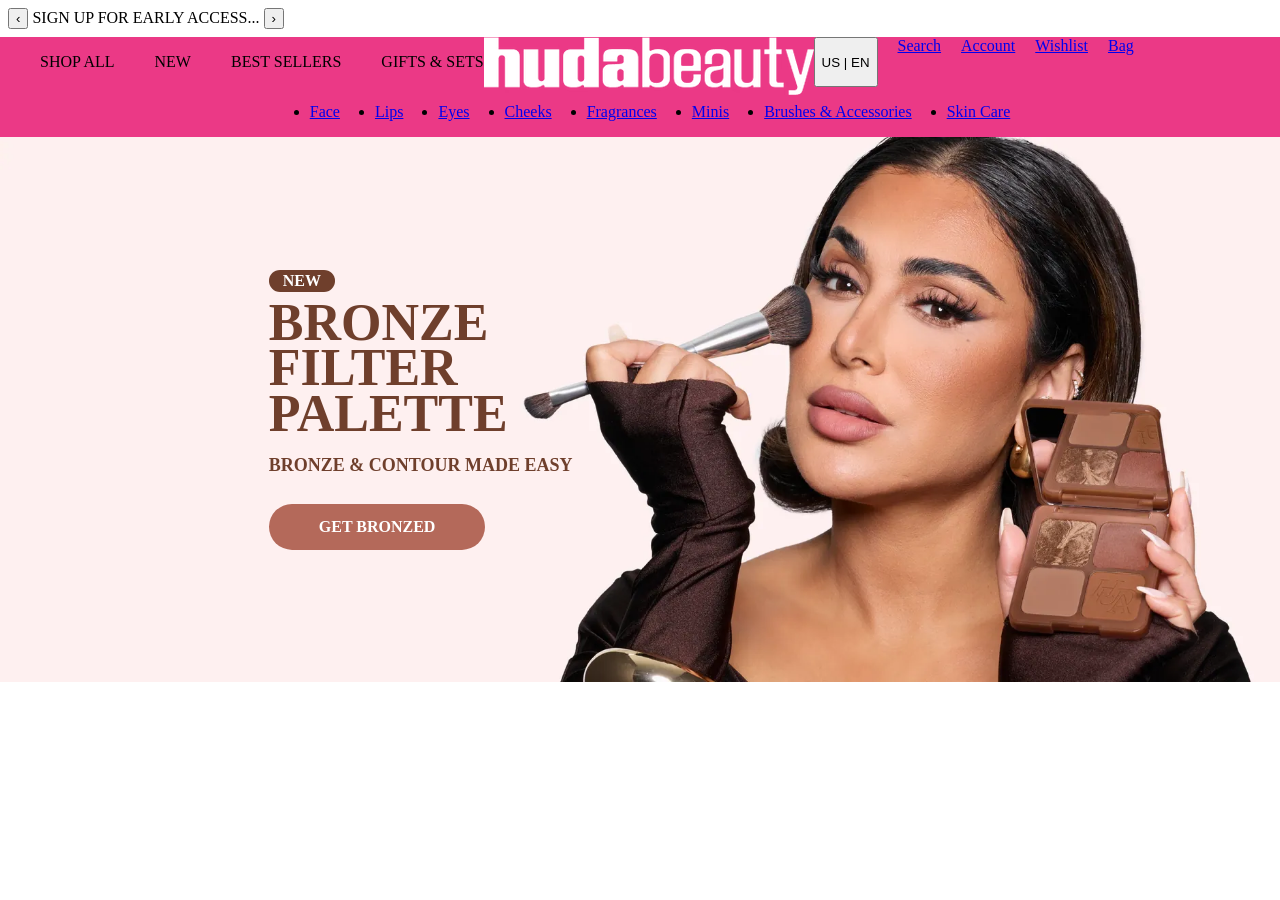
==== assignment-2/PROJECT-HudaBeauty/index.html @ 66075968 "Add files via upload" ====
<!DOCTYPE html>
<html lang="en">
<head>
    <meta charset="UTF-8">
    <meta name="viewport" content="width=device-width, initial-scale=1.0">
    <title>Huda Beauty Official Store | Makeup, Skincare & Fragnance Must-Haves</title>
    <link rel="stylesheet" href="style.css">
</head>
<body>
    <div class="announcement-bar">
        <button> ‹ </button>
        <a> SIGN UP FOR EARLY ACCESS... </a>
        <button> › </button> 
    </div>

    <header class="top-header">
        <div class="title-bar">
            <nav class="shopping-actions">
                <ul class="shop-what">
                    <li> SHOP ALL </li>
                    <li> NEW </li>
                    <li> BEST SELLERS </li>
                    <li> GIFTS & SETS </li>
                </ul>
            </nav>

             <a href="#" class="logo"><img src="LOGO.avif" alt="Huda Beauty"></a>

             <div class="options">
                <button>US | EN</button>
                <a href="#">Search</a>
                <a href="#">Account</a>
                <a href="#">Wishlist</a>
                <a href="#">Bag</a>
            </div>
        </div>

        <nav class="items">
            <ul class="items-list">
                <li><a href="#">Face</a></li>
                <li><a href="#">Lips</a></li>
                <li><a href="#">Eyes</a></li>
                <li><a href="#">Cheeks</a></li>
                <li><a href="#">Fragrances</a></li>
                <li><a href="#">Minis</a></li>
                <li><a href="#">Brushes &amp; Accessories</a></li>
                <li><a href="#">Skin Care</a></li>
            </ul>
        </nav>
    </header>

<section class="hero">
    <img class="hero-img" src="banner.webp" alt="Bronze Filter Palette">

    <div class="hero-text">
        <span class="hero-badge">NEW</span>
        <h1>Bronze Filter Palette</h1>
        <p>Bronze &amp; contour made easy</p>
        <a href="#" class="hero-btn">Get Bronzed</a>
    </div>
</section>
    
</body>
</html>
---- assignment-2/PROJECT-HudaBeauty/style.css ----
body{
    margin: 0;
  padding: 0;
}

.announcement-bar{
    padding: 8px;
}


.top-header{
    background-color: #eb3986;
    width: 100%;
  margin: 0;
  padding: 0;
}
.title-bar{
    display: flex;
}
.shop-what{
    display: flex;
      gap: 40px;            /* space between items */
  list-style: none;
}
.options{
    display: flex;
    gap: 20px;
}
.items-list{
    display:flex;
    gap: 35px;
    
}
.items{
    display: flex;
    justify-content: center; /* Centers horizontally */
    align-items: center;     /* Centers vertically (if nav has a fixed height) */
    width: 100%
}
.logo {
    height: 45px;
    display: block;
}

.hero {
    position: relative;
    height: 545px;
    background-color: #fdeeee;   /* same pink as the image edges */
    overflow: hidden;
}

.hero-img {
    display: block;
    height: 100%;      /* image fits the 545px height */
    width: auto;       /* width follows the image's proportions */
    margin: 0 auto;    /* centers it; pink fills both sides */
}

.hero-text {
    position: absolute;
    top: 50%;
    left: 21%;
    transform: translateY(-50%);
    color: #6f3f2c;
}

.hero-badge {
    display: inline-block;
    background-color: #6f3f2c;
    color: #fff;
    border-radius: 999px;
    padding: 2px 14px;
    font-size: 16px;
    font-weight: 700;
}

.hero-text h1 {
    font-size: 52px;
    line-height: 0.88;
    max-width: 300px;
    margin: 8px 0;
    text-transform: uppercase;
    font-weight: 900;
}

.hero-text p {
    font-size: 18px;
    font-weight: 700;
    text-transform: uppercase;
    margin-bottom: 28px;
}

.hero-btn {
    display: inline-block;
    background-color: #b4695a;
    color: #fff;
    text-decoration: none;
    text-transform: uppercase;
    font-weight: 700;
    border-radius: 999px;
    padding: 14px 50px;
}
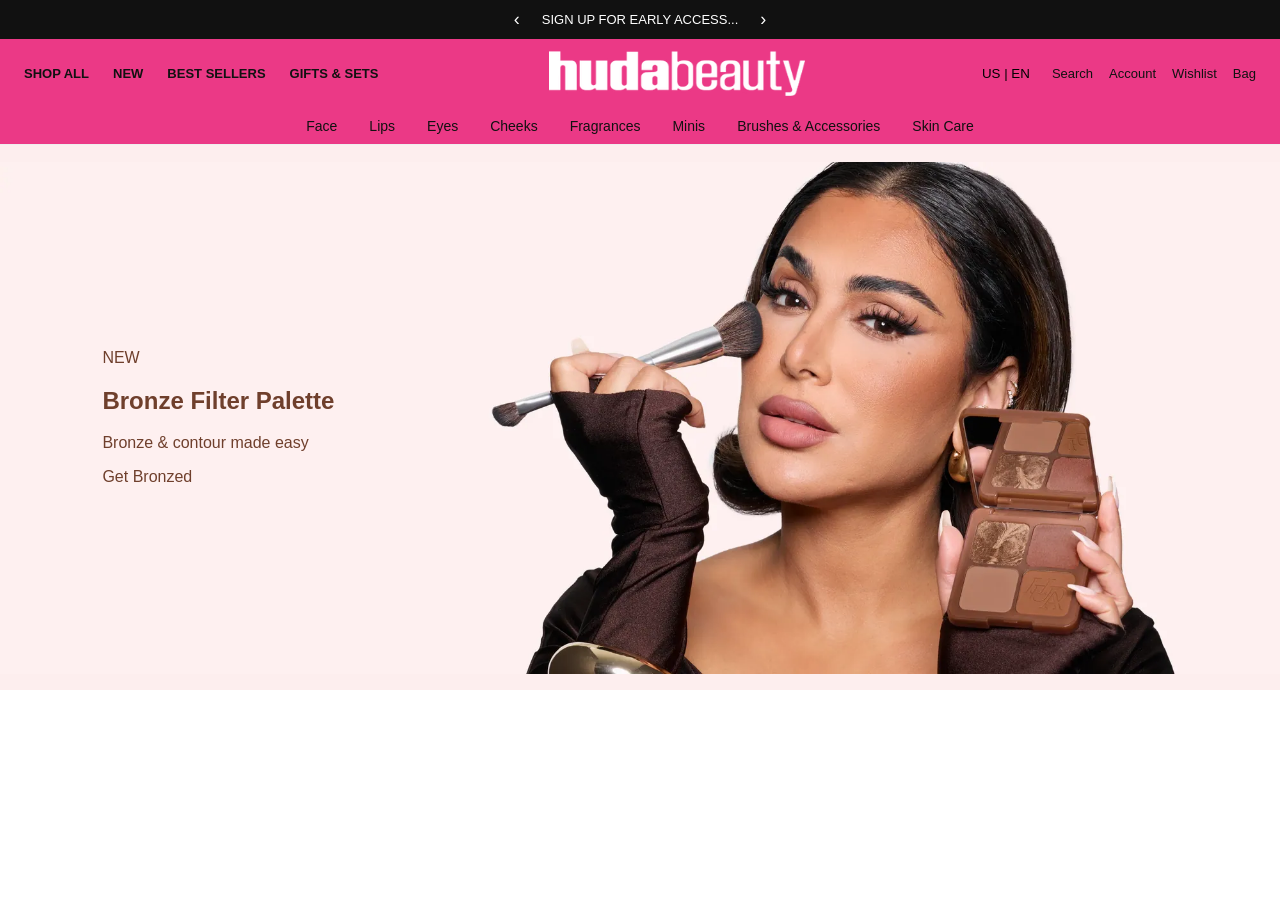
==== commit 318c7029: "Update index.html and style.css for HudaBeauty project" ====
--- a/assignment-2/PROJECT-HudaBeauty/index.html
+++ b/assignment-2/PROJECT-HudaBeauty/index.html
@@ -5,6 +5,7 @@
     <meta name="viewport" content="width=device-width, initial-scale=1.0">
     <title>Huda Beauty Official Store | Makeup, Skincare & Fragnance Must-Haves</title>
     <link rel="stylesheet" href="style.css">
+    <link href="https://fonts.googleapis.com/css2?family=Barlow+Condensed:wght@500;700&family=Montserrat:wght@700;900&display=swap" rel="stylesheet">
 </head>
 <body>
     <div class="announcement-bar">
--- a/assignment-2/PROJECT-HudaBeauty/style.css
+++ b/assignment-2/PROJECT-HudaBeauty/style.css
@@ -1,103 +1,83 @@
-body{
+* { box-sizing: border-box; }
+
+body {
     margin: 0;
-  padding: 0;
+    font-family: Arial, Helvetica, sans-serif;
+    color: #111;
 }
 
-.announcement-bar{
+a { color: inherit; text-decoration: none; }
+ul { list-style: none; margin: 0; padding: 0; }
+
+/* Announcement bar */
+.announcement-bar {
+    display: flex;
+    justify-content: center;
+    align-items: center;
+    gap: 16px;
     padding: 8px;
+    background: #111;
+    color: #fff;
+    font-size: 13px;
+}
+.announcement-bar button {
+    background: none;
+    border: 0;
+    color: #fff;
+    font-size: 18px;
+    cursor: pointer;
 }
 
+/* Header */
+.top-header {
+    background: #EB3986;
+    border-bottom: 1px solid #eee;
+}
+.title-bar {
+    display: flex;
+    justify-content: space-between;
+    align-items: center;
+    padding: 12px 24px;
+}
+.shop-what{ 
+    display: flex; 
+    gap: 24px; 
+    font-size: 13px; 
+    font-weight: 700; 
+}
+.options   { display: flex; gap: 16px; align-items: center; font-size: 13px; }
+.options button { background: none; border: 0; cursor: pointer; }
 
-.top-header{
-    background-color: #eb3986;
-    width: 100%;
-  margin: 0;
-  padding: 0;
+.logo img { height: 45px; width: auto; display: block; }
+
+.items { padding: 10px 0; }
+.items-list {
+    display: flex;
+    justify-content: center;
+    flex-wrap: wrap;
+    gap: 12px 32px;
+    font-size: 14px;
 }
-.title-bar{
-    display: flex;
-}
-.shop-what{
-    display: flex;
-      gap: 40px;            /* space between items */
-  list-style: none;
-}
-.options{
-    display: flex;
-    gap: 20px;
-}
-.items-list{
-    display:flex;
-    gap: 35px;
-    
-}
-.items{
-    display: flex;
-    justify-content: center; /* Centers horizontally */
-    align-items: center;     /* Centers vertically (if nav has a fixed height) */
-    width: 100%
-}
-.logo {
-    height: 45px;
-    display: block;
-}
+.items-list a:hover { text-decoration: underline; }
 
 .hero {
-    position: relative;
-    height: 545px;
-    background-color: #fdeeee;   /* same pink as the image edges */
+    display: grid;
+    background-color: #fdeeee;
+    min-height: 545px;
     overflow: hidden;
 }
-
+.hero-img,
+.hero-text {
+    grid-area: 1 / 1;          /* both sit in the same cell */
+}
 .hero-img {
-    display: block;
-    height: 100%;      /* image fits the 545px height */
-    width: auto;       /* width follows the image's proportions */
-    margin: 0 auto;    /* centers it; pink fills both sides */
+    width: 100%;
+    height: 100%;
+object-fit: contain;
+    object-position: center;
 }
-
 .hero-text {
-    position: absolute;
-    top: 50%;
-    left: 21%;
-    transform: translateY(-50%);
+    align-self: center;
+    padding: 0 8%;
     color: #6f3f2c;
-}
-
-.hero-badge {
-    display: inline-block;
-    background-color: #6f3f2c;
-    color: #fff;
-    border-radius: 999px;
-    padding: 2px 14px;
-    font-size: 16px;
-    font-weight: 700;
-}
-
-.hero-text h1 {
-    font-size: 52px;
-    line-height: 0.88;
-    max-width: 300px;
-    margin: 8px 0;
-    text-transform: uppercase;
-    font-weight: 900;
-}
-
-.hero-text p {
-    font-size: 18px;
-    font-weight: 700;
-    text-transform: uppercase;
-    margin-bottom: 28px;
-}
-
-.hero-btn {
-    display: inline-block;
-    background-color: #b4695a;
-    color: #fff;
-    text-decoration: none;
-    text-transform: uppercase;
-    font-weight: 700;
-    border-radius: 999px;
-    padding: 14px 50px;
-}
-
+}
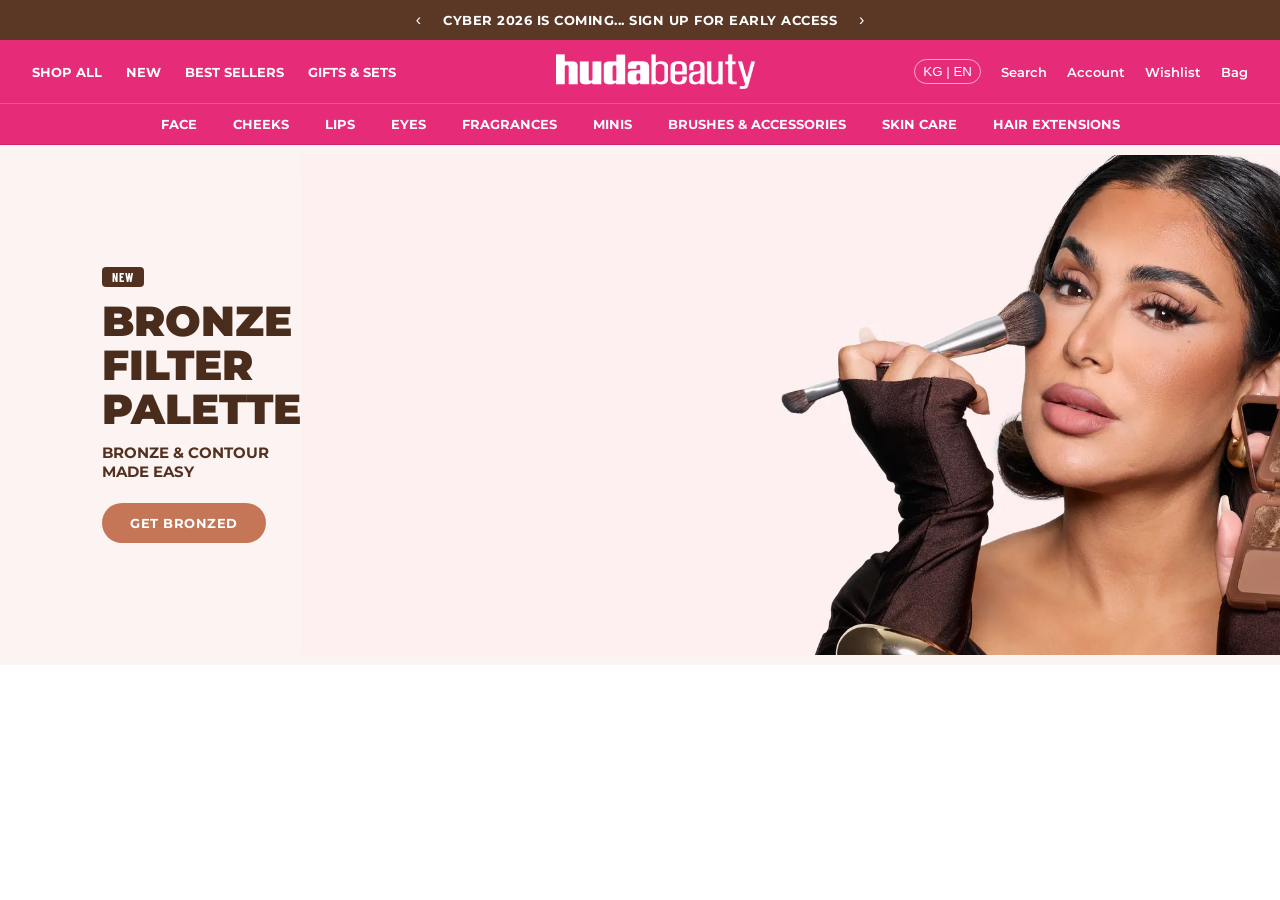
==== commit bca006e0: "change text position and style" ====
--- a/assignment-2/PROJECT-HudaBeauty/index.html
+++ b/assignment-2/PROJECT-HudaBeauty/index.html
@@ -3,14 +3,14 @@
 <head>
     <meta charset="UTF-8">
     <meta name="viewport" content="width=device-width, initial-scale=1.0">
-    <title>Huda Beauty Official Store | Makeup, Skincare & Fragnance Must-Haves</title>
+    <title>Huda Beauty Official Store | Makeup, Skincare & Fragrance Must-Haves</title>
     <link rel="stylesheet" href="style.css">
     <link href="https://fonts.googleapis.com/css2?family=Barlow+Condensed:wght@500;700&family=Montserrat:wght@700;900&display=swap" rel="stylesheet">
 </head>
 <body>
     <div class="announcement-bar">
         <button> ‹ </button>
-        <a> SIGN UP FOR EARLY ACCESS... </a>
+        <a> CYBER 2026 IS COMING... SIGN UP FOR EARLY ACCESS </a>
         <button> › </button> 
     </div>
 
@@ -28,7 +28,7 @@
              <a href="#" class="logo"><img src="LOGO.avif" alt="Huda Beauty"></a>
 
              <div class="options">
-                <button>US | EN</button>
+                <button>KG | EN</button>
                 <a href="#">Search</a>
                 <a href="#">Account</a>
                 <a href="#">Wishlist</a>
@@ -38,28 +38,30 @@
 
         <nav class="items">
             <ul class="items-list">
-                <li><a href="#">Face</a></li>
-                <li><a href="#">Lips</a></li>
-                <li><a href="#">Eyes</a></li>
-                <li><a href="#">Cheeks</a></li>
-                <li><a href="#">Fragrances</a></li>
-                <li><a href="#">Minis</a></li>
-                <li><a href="#">Brushes &amp; Accessories</a></li>
-                <li><a href="#">Skin Care</a></li>
+                <li><a href="#">FACE</a></li>
+                <li><a href="#">CHEEKS</a></li>
+                <li><a href="#">LIPS</a></li>
+                <li><a href="#">EYES</a></li>
+                <li><a href="#">FRAGRANCES</a></li>
+                <li><a href="#">MINIS</a></li>
+                <li><a href="#">BRUSHES &amp; ACCESSORIES</a></li>
+                <li><a href="#">SKIN CARE</a></li>
+                <li><a href="#">HAIR EXTENSIONS</a></li>
             </ul>
         </nav>
     </header>
 
-<section class="hero">
-    <img class="hero-img" src="banner.webp" alt="Bronze Filter Palette">
-
-    <div class="hero-text">
-        <span class="hero-badge">NEW</span>
-        <h1>Bronze Filter Palette</h1>
-        <p>Bronze &amp; contour made easy</p>
-        <a href="#" class="hero-btn">Get Bronzed</a>
-    </div>
-</section>
+    <section class="hero">
+        <div class="hero-text">
+            <span class="hero-badge">NEW</span>
+            <h1>BRONZE FILTER PALETTE</h1>
+            <p>BRONZE &amp; CONTOUR MADE EASY</p>
+            <a href="#" class="hero-btn">GET BRONZED</a>
+        </div>
+        <div class="hero-img-container">
+            <img class="hero-img" src="banner.webp" alt="Bronze Filter Palette">
+        </div>
+    </section>
     
 </body>
-</html>
+</html>
--- a/assignment-2/PROJECT-HudaBeauty/style.css
+++ b/assignment-2/PROJECT-HudaBeauty/style.css
@@ -2,8 +2,8 @@
 
 body {
     margin: 0;
-    font-family: Arial, Helvetica, sans-serif;
-    color: #111;
+    font-family: 'Montserrat', Arial, Helvetica, sans-serif;
+    color: #3b2317;
 }
 
 a { color: inherit; text-decoration: none; }
@@ -15,29 +15,32 @@
     justify-content: center;
     align-items: center;
     gap: 16px;
-    padding: 8px;
-    background: #111;
+    padding: 10px;
+    background: #5a3825; /* Rich dark brown matching reference */
     color: #fff;
     font-size: 13px;
+    font-weight: 700;
+    letter-spacing: 0.5px;
 }
 .announcement-bar button {
     background: none;
     border: 0;
     color: #fff;
-    font-size: 18px;
+    font-size: 16px;
     cursor: pointer;
 }
 
 /* Header */
 .top-header {
-    background: #EB3986;
-    border-bottom: 1px solid #eee;
+    background: #e62b78; /* Vibrant Huda pink */
+    color: #fff;
+    border-bottom: 1px solid #d02068;
 }
 .title-bar {
     display: flex;
     justify-content: space-between;
     align-items: center;
-    padding: 12px 24px;
+    padding: 14px 32px;
 }
 .shop-what{ 
     display: flex; 
@@ -45,39 +48,108 @@
     font-size: 13px; 
     font-weight: 700; 
 }
-.options   { display: flex; gap: 16px; align-items: center; font-size: 13px; }
-.options button { background: none; border: 0; cursor: pointer; }
+.options { 
+    display: flex; 
+    gap: 20px; 
+    align-items: center; 
+    font-size: 13px; 
+    font-weight: 600;
+}
+.options button { 
+    background: none; 
+    border: 1px solid rgba(255, 255, 255, 0.6); 
+    padding: 4px 8px;
+    border-radius: 20px;
+    color: #fff;
+    cursor: pointer; 
+}
 
-.logo img { height: 45px; width: auto; display: block; }
+.logo img { height: 35px; width: auto; display: block; }
 
-.items { padding: 10px 0; }
+.items { padding: 12px 0; border-top: 1px solid rgba(255, 255, 255, 0.2); }
 .items-list {
     display: flex;
     justify-content: center;
     flex-wrap: wrap;
-    gap: 12px 32px;
-    font-size: 14px;
+    gap: 12px 36px;
+    font-size: 13px;
+    font-weight: 700;
 }
 .items-list a:hover { text-decoration: underline; }
 
+/* Hero Section Refactor */
 .hero {
-    display: grid;
-    background-color: #fdeeee;
-    min-height: 545px;
+    display: flex;
+    justify-content: space-between;
+    align-items: center;
+    background-color: #fcf4f2; /* Soft pale background matching reference */
+    min-height: 520px;
     overflow: hidden;
+    padding-left: 8%;
 }
-.hero-img,
+
 .hero-text {
-    grid-area: 1 / 1;          /* both sit in the same cell */
+    flex: 1;
+    display: flex;
+    flex-direction: column;
+    align-items: flex-start;
+    gap: 12px;
+    color: #533121;
 }
+
+.hero-badge {
+    background-color: #533121;
+    color: #fff;
+    font-family: 'Barlow Condensed', sans-serif;
+    font-weight: 700;
+    font-size: 12px;
+    padding: 3px 10px;
+    border-radius: 4px;
+    letter-spacing: 1px;
+}
+
+.hero-text h1 {
+    font-family: 'Montserrat', sans-serif;
+    font-weight: 900;
+    font-size: 42px;
+    line-height: 1.05;
+    margin: 0;
+    color: #4a2c1d;
+    max-width: 400px;
+}
+
+.hero-text p {
+    font-weight: 700;
+    font-size: 15px;
+    margin: 0 0 10px 0;
+    color: #533121;
+}
+
+.hero-btn {
+    background-color: #c47657; /* Warm terracotta button color */
+    color: #fff;
+    padding: 12px 28px;
+    border-radius: 25px;
+    font-weight: 700;
+    font-size: 13px;
+    letter-spacing: 0.5px;
+    transition: background 0.2s ease;
+}
+
+.hero-btn:hover {
+    background-color: #a86245;
+}
+
+.hero-img-container {
+    flex: 1.2;
+    height: 100%;
+    display: flex;
+    justify-content: flex-end;
+}
+
 .hero-img {
-    width: 100%;
-    height: 100%;
-object-fit: contain;
-    object-position: center;
-}
-.hero-text {
-    align-self: center;
-    padding: 0 8%;
-    color: #6f3f2c;
+    max-height: 500px;
+    width: auto;
+    object-fit: cover;
+    display: block;
 }
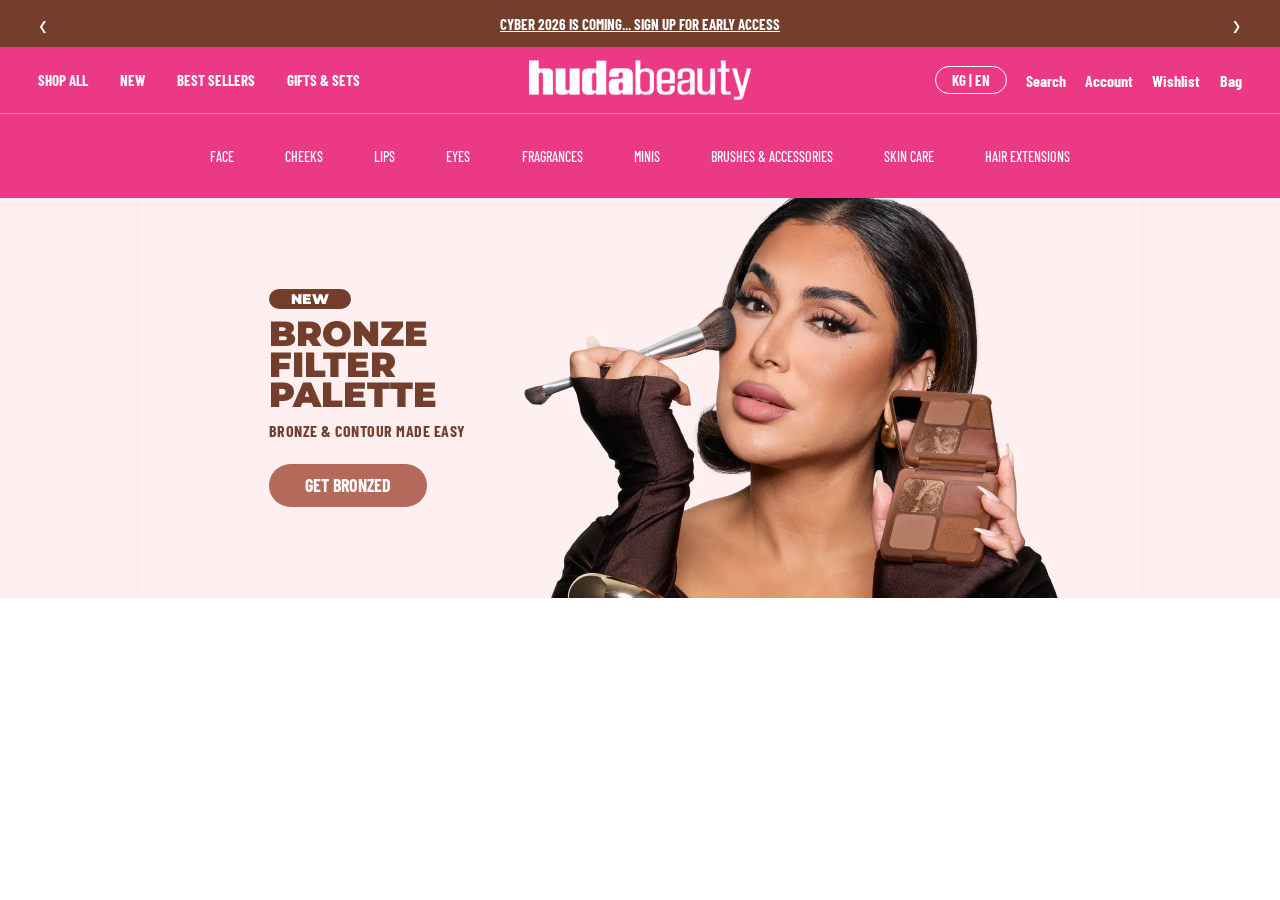
==== commit a18ecd4d: "fixed hero image, sized title bar" ====
--- a/assignment-2/PROJECT-HudaBeauty/index.html
+++ b/assignment-2/PROJECT-HudaBeauty/index.html
@@ -51,17 +51,16 @@
         </nav>
     </header>
 
-    <section class="hero">
-        <div class="hero-text">
-            <span class="hero-badge">NEW</span>
-            <h1>BRONZE FILTER PALETTE</h1>
-            <p>BRONZE &amp; CONTOUR MADE EASY</p>
-            <a href="#" class="hero-btn">GET BRONZED</a>
-        </div>
-        <div class="hero-img-container">
-            <img class="hero-img" src="banner.webp" alt="Bronze Filter Palette">
-        </div>
-    </section>
+<section class="hero">
+    <img class="hero-img" src="banner.webp" alt="Bronze Filter Palette">
+
+    <div class="hero-text">
+        <span class="hero-badge">NEW</span>
+        <h1>BRONZE FILTER PALETTE</h1>
+        <p>BRONZE &amp; CONTOUR MADE EASY</p>
+        <a href="#" class="hero-btn">GET BRONZED</a>
+    </div>
+</section>
     
 </body>
 </html>
--- a/assignment-2/PROJECT-HudaBeauty/style.css
+++ b/assignment-2/PROJECT-HudaBeauty/style.css
@@ -2,154 +2,200 @@
 
 body {
     margin: 0;
-    font-family: 'Montserrat', Arial, Helvetica, sans-serif;
+    font-family: 'Barlow Condensed', Arial, Helvetica, sans-serif;
     color: #3b2317;
 }
 
 a { color: inherit; text-decoration: none; }
 ul { list-style: none; margin: 0; padding: 0; }
 
-/* Announcement bar */
+/* ===== Announcement bar ===== */
 .announcement-bar {
     display: flex;
-    justify-content: center;
-    align-items: center;
-    gap: 16px;
-    padding: 10px;
-    background: #5a3825; /* Rich dark brown matching reference */
-    color: #fff;
-    font-size: 13px;
-    font-weight: 700;
-    letter-spacing: 0.5px;
-}
+    justify-content: space-between;
+    align-items: center;
+    height: 47px;
+    padding: 0 clamp(16px, 2.5vw, 48px);
+    background: #733f2c;
+    color: #fff;
+    font-size: clamp(15px, 1.1vw, 21px);
+    font-weight: 700;
+    text-transform: uppercase;
+}
+.announcement-bar a { text-decoration: underline; }
 .announcement-bar button {
     background: none;
     border: 0;
     color: #fff;
-    font-size: 16px;
+    font-family: inherit;
+    font-size: 34px;
     cursor: pointer;
 }
 
-/* Header */
+/* ===== Header ===== */
 .top-header {
-    background: #e62b78; /* Vibrant Huda pink */
-    color: #fff;
-    border-bottom: 1px solid #d02068;
-}
+    background: #eb3986;
+    color: #fff;
+}
+
 .title-bar {
-    display: flex;
-    justify-content: space-between;
-    align-items: center;
-    padding: 14px 32px;
-}
-.shop-what{ 
-    display: flex; 
-    gap: 24px; 
-    font-size: 13px; 
-    font-weight: 700; 
-}
-.options { 
-    display: flex; 
-    gap: 20px; 
-    align-items: center; 
-    font-size: 13px; 
-    font-weight: 600;
-}
-.options button { 
-    background: none; 
-    border: 1px solid rgba(255, 255, 255, 0.6); 
-    padding: 4px 8px;
-    border-radius: 20px;
-    color: #fff;
-    cursor: pointer; 
-}
-
-.logo img { height: 35px; width: auto; display: block; }
-
-.items { padding: 12px 0; border-top: 1px solid rgba(255, 255, 255, 0.2); }
+    display: grid;
+    grid-template-columns: 1fr auto 1fr;
+    column-gap: 16px;
+    align-items: center;
+    height: 67px;                              
+    padding: 0 clamp(20px, 3vw, 56px);
+    border-bottom: 1px solid rgba(255, 255, 255, 0.35);
+}
+.shop-what {
+    display: flex;
+    gap: clamp(12px, 2.5vw, 40px);             
+    font-size: clamp(15px, 1.1vw, 20px);
+    font-weight: 700;
+    text-transform: uppercase;
+    white-space: nowrap;
+}
+.logo img { height: clamp(34px, 3.05vw, 58px); width: auto; display: block; }
+
+.options {
+    display: flex;
+    justify-content: flex-end;
+    align-items: center;
+    gap: clamp(12px, 1.5vw, 28px);
+    font-size: clamp(16px, 1.15vw, 22px);
+    font-weight: 700;
+    white-space: nowrap;
+}
+.options button {
+    background: none;
+    border: 1px solid #fff;
+    border-radius: 999px;
+    padding: 4px 16px;
+    color: #fff;
+    font-family: inherit;
+    font-size: clamp(15px, 1.05vw, 20px);
+    font-weight: 700;
+    cursor: pointer;
+    white-space: nowrap;
+}
+
+.items {
+    display: flex;
+    align-items: center;
+    justify-content: center;
+    height: 84px;
+    padding: 6px 0;
+}
 .items-list {
     display: flex;
     justify-content: center;
     flex-wrap: wrap;
-    gap: 12px 36px;
-    font-size: 13px;
-    font-weight: 700;
+    gap: 12px clamp(14px, 4vw, 78px);
+    font-size: clamp(14px, 1.1vw, 21px);
+    font-weight: 500;
+    text-transform: uppercase;
+    white-space: nowrap;
 }
 .items-list a:hover { text-decoration: underline; }
 
-/* Hero Section Refactor */
+/* ===== Hero ===== */
 .hero {
-    display: flex;
-    justify-content: space-between;
-    align-items: center;
-    background-color: #fcf4f2; /* Soft pale background matching reference */
-    min-height: 520px;
+    display: grid;
+    grid-template-columns: minmax(0, 1fr);
+    grid-template-rows: minmax(0, 1fr);      /* the fix: row = hero height, not image height */
+    height: clamp(400px, 28.7vw, 545px);
+    background-color: #fdeeee;
     overflow: hidden;
-    padding-left: 8%;
+}
+.hero-img,
+.hero-text { grid-area: 1 / 1; }
+
+.hero-img {
+    width: 100%;
+    height: 100%;
+    object-fit: contain;
+    object-position: center;
+    display: block;
 }
 
 .hero-text {
-    flex: 1;
+    align-self: center;
+    padding-left: 21%;
     display: flex;
     flex-direction: column;
     align-items: flex-start;
-    gap: 12px;
-    color: #533121;
+    gap: 10px;
+    z-index: 2;
+    color: #733f2c;
+    font-family: 'Montserrat', Arial, sans-serif;
 }
 
 .hero-badge {
-    background-color: #533121;
-    color: #fff;
-    font-family: 'Barlow Condensed', sans-serif;
-    font-weight: 700;
-    font-size: 12px;
-    padding: 3px 10px;
-    border-radius: 4px;
-    letter-spacing: 1px;
+    background-color: #733f2c;
+    color: #fff;
+    font-weight: 900;
+    font-size: clamp(14px, 0.9vw, 17px);
+    padding: 1px 22px;
+    border-radius: 999px;
+    letter-spacing: 0.5px;
 }
 
 .hero-text h1 {
-    font-family: 'Montserrat', sans-serif;
     font-weight: 900;
-    font-size: 42px;
-    line-height: 1.05;
+    font-size: clamp(34px, 2.74vw, 52px);
+    line-height: 0.88;
+    max-width: 6em;
     margin: 0;
-    color: #4a2c1d;
-    max-width: 400px;
+    text-transform: uppercase;
 }
 
 .hero-text p {
-    font-weight: 700;
-    font-size: 15px;
-    margin: 0 0 10px 0;
-    color: #533121;
+    font-family: 'Barlow Condensed', Arial, sans-serif;
+    font-weight: 700;
+    font-size: clamp(16px, 1.16vw, 22px);
+    letter-spacing: 0.5px;
+    margin: 0 0 14px;
+    text-transform: uppercase;
 }
 
 .hero-btn {
-    background-color: #c47657; /* Warm terracotta button color */
-    color: #fff;
-    padding: 12px 28px;
-    border-radius: 25px;
-    font-weight: 700;
-    font-size: 13px;
-    letter-spacing: 0.5px;
+    display: inline-block;
+    height: 43px;
+    line-height: 43px;
+    padding: 0 clamp(36px, 2.7vw, 52px);
+    background-color: #b4695a;
+    color: #fff;
+    border-radius: 999px;
+    font-family: 'Barlow Condensed', Arial, sans-serif;
+    font-weight: 700;
+    font-size: clamp(18px, 1.16vw, 22px);
+    text-transform: uppercase;
     transition: background 0.2s ease;
 }
-
-.hero-btn:hover {
-    background-color: #a86245;
-}
-
-.hero-img-container {
-    flex: 1.2;
-    height: 100%;
-    display: flex;
-    justify-content: flex-end;
-}
-
-.hero-img {
-    max-height: 500px;
-    width: auto;
-    object-fit: cover;
-    display: block;
+.hero-btn:hover { background-color: #9f5b40; }
+
+/* ===== Phones and small tablets ===== */
+@media (max-width: 768px) {
+    .announcement-bar { height: auto; padding: 10px 16px; font-size: 15px; }
+    .announcement-bar button { font-size: 26px; }
+
+    .title-bar { display: flex; justify-content: space-between; height: 72px; padding: 0 16px; }
+    .shop-what { display: none; }
+    .logo img { height: 30px; }
+
+    .items { height: auto; padding: 12px 8px; }
+    .items-list { gap: 8px 22px; font-size: 17px; }
+
+    .hero { height: 420px; }
+    .hero-img { object-fit: cover; object-position: 70% center; }
+    .hero-text { padding-left: 6%; }
+    .hero-text h1 { font-size: 34px; }
+    .hero-text p { font-size: 18px; }
+    .hero-btn { height: 38px; line-height: 38px; padding: 0 36px; font-size: 18px; }
+}
+
+@media (max-width: 480px) {
+    .options a { display: none; }
+    .hero { height: 340px; }
+    .hero-text h1 { font-size: 28px; }
 }
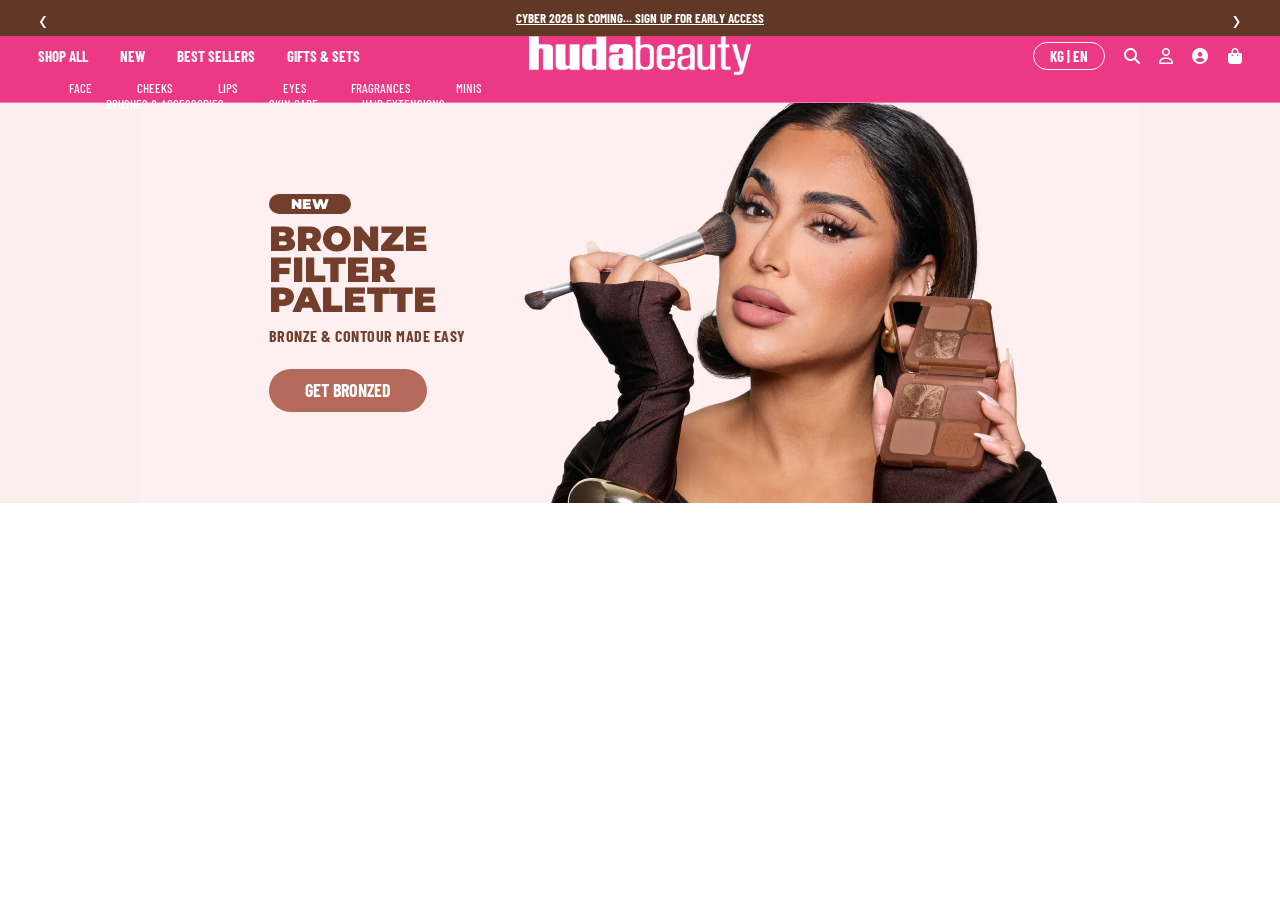
==== commit c060a977: "added icons on nav bar" ====
--- a/assignment-2/PROJECT-HudaBeauty/index.html
+++ b/assignment-2/PROJECT-HudaBeauty/index.html
@@ -6,6 +6,9 @@
     <title>Huda Beauty Official Store | Makeup, Skincare & Fragrance Must-Haves</title>
     <link rel="stylesheet" href="style.css">
     <link href="https://fonts.googleapis.com/css2?family=Barlow+Condensed:wght@500;700&family=Montserrat:wght@700;900&display=swap" rel="stylesheet">
+    <link href="https://fonts.googleapis.com/css2?family=Barlow+Condensed:wght@700;900&display=swap" rel="stylesheet">
+    <link rel="stylesheet" href="https://cdnjs.cloudflare.com/ajax/libs/font-awesome/6.5.1/css/all.min.css">
+    <link rel="stylesheet" href="product.css">
 </head>
 <body>
     <div class="announcement-bar">
@@ -25,16 +28,15 @@
                 </ul>
             </nav>
 
-             <a href="#" class="logo"><img src="LOGO.avif" alt="Huda Beauty"></a>
+             <a href="index.html" class="logo"><img src="LOGO.avif" alt="Huda Beauty"></a>
 
              <div class="options">
-                <button>KG | EN</button>
-                <a href="#">Search</a>
-                <a href="#">Account</a>
-                <a href="#">Wishlist</a>
-                <a href="#">Bag</a>
-            </div>
-        </div>
+    <button>KG | EN</button>
+    <a href="#" aria-label="Search"><i class="fa-solid fa-magnifying-glass"></i></a>
+    <a href="#" aria-label="Account"><i class="fa-regular fa-user"></i></a>
+    <a href="#" aria-label="Wishlist"><i class="fa-solid fa-circle-user"></i></a>
+    <a href="#" aria-label="Bag"><i class="fa-solid fa-bag-shopping"></i></a>
+</div>
 
         <nav class="items">
             <ul class="items-list">
@@ -56,9 +58,9 @@
 
     <div class="hero-text">
         <span class="hero-badge">NEW</span>
-        <h1>BRONZE FILTER PALETTE</h1>
+        <h1>BRONZE FILTER <br> PALETTE</h1>
         <p>BRONZE &amp; CONTOUR MADE EASY</p>
-        <a href="#" class="hero-btn">GET BRONZED</a>
+        <a href="product.html" class="hero-btn">GET BRONZED</a>
     </div>
 </section>
     
--- a/assignment-2/PROJECT-HudaBeauty/style.css
+++ b/assignment-2/PROJECT-HudaBeauty/style.css
@@ -14,11 +14,11 @@
     display: flex;
     justify-content: space-between;
     align-items: center;
-    height: 47px;
+    height: 36px; /* Made slimmer */
     padding: 0 clamp(16px, 2.5vw, 48px);
-    background: #733f2c;
-    color: #fff;
-    font-size: clamp(15px, 1.1vw, 21px);
+    background: #613826; /* Matched to the exact rich brown tone in reference */
+    color: #fff;
+    font-size: 13px;
     font-weight: 700;
     text-transform: uppercase;
 }
@@ -83,15 +83,17 @@
     display: flex;
     align-items: center;
     justify-content: center;
-    height: 84px;
-    padding: 6px 0;
-}
+    height: 42px; /* Slashed down from 84px to make it thin and sleek */
+    padding: 0;
+}
+
 .items-list {
     display: flex;
     justify-content: center;
+    align-items: center;
     flex-wrap: wrap;
-    gap: 12px clamp(14px, 4vw, 78px);
-    font-size: clamp(14px, 1.1vw, 21px);
+    gap: 0 clamp(14px, 3.5vw, 60px);
+    font-size: 13px;
     font-weight: 500;
     text-transform: uppercase;
     white-space: nowrap;
@@ -140,16 +142,20 @@
     letter-spacing: 0.5px;
 }
 
+
 .hero-text h1 {
+    font-family: 'Montserrat', Arial, sans-serif;
     font-weight: 900;
     font-size: clamp(34px, 2.74vw, 52px);
     line-height: 0.88;
-    max-width: 6em;
+    max-width: 5em;
     margin: 0;
     text-transform: uppercase;
 }
 
+
 .hero-text p {
+    font-family: 'Barlow Condensed', sans-serif;
     font-family: 'Barlow Condensed', Arial, sans-serif;
     font-weight: 700;
     font-size: clamp(16px, 1.16vw, 22px);
@@ -159,6 +165,7 @@
 }
 
 .hero-btn {
+    
     display: inline-block;
     height: 43px;
     line-height: 43px;
--- a/assignment-2/PROJECT-HudaBeauty/product.css
+++ b/assignment-2/PROJECT-HudaBeauty/product.css
@@ -0,0 +1,198 @@
+/* product.css - loads AFTER style.css (header styles live there) */
+
+:root {
+    --pink: #eb3986;
+    --border: #dcdcdc;
+}
+
+.pdp {
+    max-width: 1400px;
+    margin: 0 auto;
+    padding: 0 40px 60px;
+    font-family: 'Barlow Condensed', Arial, sans-serif;
+    color: #000;
+}
+
+/* Breadcrumb */
+.breadcrumb { padding: 22px 0; font-size: 15px; color: #666; }
+.breadcrumb a:hover { text-decoration: underline; }
+
+/* Two-column layout */
+.pdp-grid {
+    display: grid;
+    grid-template-columns: 1.2fr 1fr;
+    gap: 60px;
+    align-items: start;
+}
+
+/* Gallery */
+.gallery-main { border: 1px solid var(--border); border-radius: 14px; overflow: hidden; }
+.gallery-main img { width: 100%; display: block; }
+.gallery-thumbs { display: grid; grid-template-columns: repeat(5, 1fr); gap: 10px; margin-top: 12px; }
+.gallery-thumbs img {
+    width: 100%;
+    aspect-ratio: 1 / 1;
+    object-fit: cover;
+    border: 1px solid var(--border);
+    border-radius: 8px;
+    cursor: pointer;
+}
+.gallery-thumbs img:first-child { border: 2px solid #000; }
+
+/* Info column */
+.tag-new {
+    display: inline-block;
+    border: 1.5px solid var(--pink);
+    color: var(--pink);
+    border-radius: 999px;
+    padding: 2px 14px;
+    font-size: 17px;
+    font-weight: 700;
+}
+.info h1 { font-size: 44px; font-weight: 700; line-height: 1; margin: 14px 0 10px; }
+.desc { font-size: 19px; line-height: 1.3; max-width: 560px; margin: 0 0 14px; }
+.rating { font-size: 18px; margin: 0 0 14px; }
+.rating a { text-decoration: underline; }
+.stars { color: var(--pink); letter-spacing: 2px; }
+.price { font-size: 30px; font-weight: 700; margin: 0 0 22px; }
+
+.shade-row { display: flex; justify-content: space-between; font-size: 19px; margin-bottom: 10px; }
+.shade-row a { text-decoration: underline; }
+.shades { display: flex; flex-wrap: wrap; gap: 10px; margin-bottom: 24px; }
+.shade {
+    background: #fff;
+    border: 1px solid #000;
+    border-radius: 999px;
+    padding: 8px 22px;
+    font-family: inherit;
+    font-size: 18px;
+    font-weight: 600;
+    cursor: pointer;
+}
+.shade.active { background: #000; color: #fff; }
+
+/* Quantity + Add to bag */
+.buy-row { display: flex; gap: 14px; margin-bottom: 28px; }
+.qty {
+    display: flex;
+    align-items: center;
+    justify-content: space-between;
+    width: 150px;
+    height: 54px;
+    border: 1px solid #000;
+    border-radius: 999px;
+    padding: 0 18px;
+    font-size: 20px;
+}
+.qty button { background: none; border: 0; font-size: 24px; cursor: pointer; }
+.btn-add {
+    flex: 1;
+    height: 54px;
+    background: var(--pink);
+    color: #fff;
+    border: 0;
+    border-radius: 999px;
+    font-family: inherit;
+    font-size: 21px;
+    font-weight: 700;
+    cursor: pointer;
+}
+.btn-add:hover { background: #d32d78; }
+
+/* Kits */
+.kits h3 { font-size: 22px; margin: 0 0 10px; }
+.kit {
+    display: flex;
+    align-items: center;
+    gap: 14px;
+    border: 1px solid var(--border);
+    border-radius: 12px;
+    padding: 10px;
+    margin-bottom: 10px;
+}
+.kit img { width: 72px; height: 72px; object-fit: cover; border-radius: 8px; }
+.kit p { margin: 0 0 4px; font-size: 18px; }
+.kit-name { font-weight: 700; font-size: 20px !important; }
+.save { color: var(--pink); font-weight: 700; margin-left: 6px; }
+
+.perks { margin: 18px 0 0; font-size: 18px; line-height: 1.8; }
+.perks li::before { content: "✓ "; color: var(--pink); }
+
+/* Product info / how to use */
+.details {
+    display: grid;
+    grid-template-columns: 1fr 1fr;
+    gap: 60px;
+    margin-top: 70px;
+    padding-top: 40px;
+    border-top: 1px solid var(--border);
+}
+.details h2, .shades-section h2, .reviews h2 { font-size: 32px; margin: 0 0 16px; }
+.details p, .details li { font-size: 19px; line-height: 1.4; margin: 0 0 12px; }
+.details ul { padding-left: 20px; list-style: disc; }
+
+/* Shades */
+.shades-section { margin-top: 60px; }
+.shades-section img { width: 100%; display: block; border-radius: 14px; }
+
+/* Reviews */
+.reviews { margin-top: 60px; }
+.review { border-top: 1px solid var(--border); padding: 20px 0; font-size: 19px; }
+.review p { margin: 6px 0; }
+.verified { color: #666; font-size: 16px; margin-left: 8px; }
+
+/* Footer */
+.footer {
+    background: #000;
+    color: #fff;
+    padding: 50px 56px 24px;
+    font-family: 'Barlow Condensed', Arial, sans-serif;
+}
+.footer-top {
+    display: flex;
+    justify-content: space-between;
+    align-items: center;
+    gap: 30px;
+    padding-bottom: 36px;
+    border-bottom: 1px solid #444;
+}
+.footer-top h3 { font-size: 40px; line-height: 1; margin: 0; text-transform: uppercase; }
+.newsletter { display: flex; gap: 10px; }
+.newsletter input {
+    width: 320px;
+    height: 48px;
+    border: 0;
+    border-radius: 999px;
+    padding: 0 22px;
+    font-family: inherit;
+    font-size: 18px;
+}
+.newsletter button {
+    height: 48px;
+    padding: 0 28px;
+    background: var(--pink);
+    color: #fff;
+    border: 0;
+    border-radius: 999px;
+    font-family: inherit;
+    font-size: 18px;
+    font-weight: 700;
+    cursor: pointer;
+}
+.footer-cols { display: grid; grid-template-columns: repeat(3, 1fr); gap: 40px; padding: 36px 0; }
+.footer-cols li { margin-bottom: 10px; font-size: 18px; }
+.footer-cols a:hover { text-decoration: underline; }
+.footer-head { font-weight: 700; font-size: 20px !important; margin-bottom: 16px !important; }
+.copyright { margin: 0; font-size: 15px; color: #aaa; }
+
+/* Mobile */
+@media (max-width: 900px) {
+    .pdp { padding: 0 16px 40px; }
+    .pdp-grid, .details { grid-template-columns: 1fr; gap: 30px; }
+    .info h1 { font-size: 34px; }
+    .footer { padding: 36px 16px 20px; }
+    .footer-top { flex-direction: column; align-items: flex-start; }
+    .newsletter { width: 100%; }
+    .newsletter input { flex: 1; width: auto; }
+    .footer-cols { grid-template-columns: 1fr; gap: 10px; }
+}
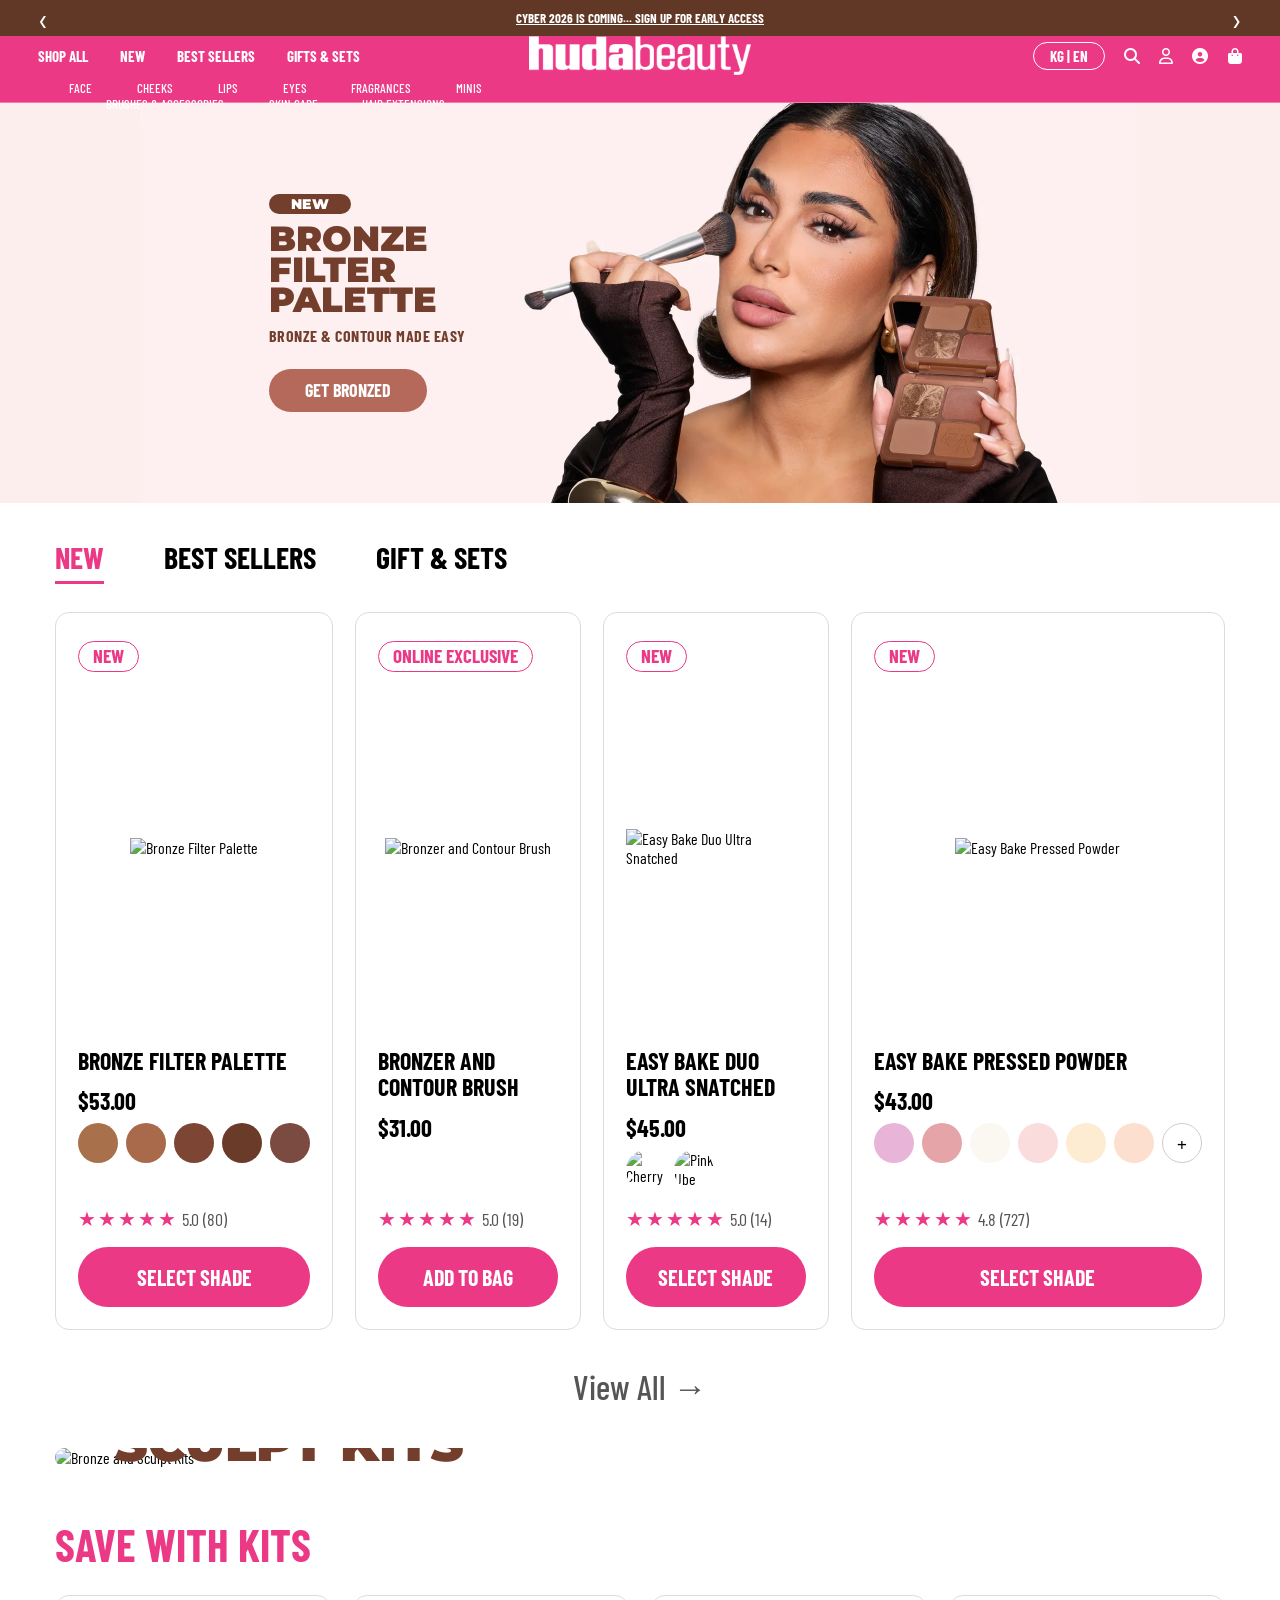
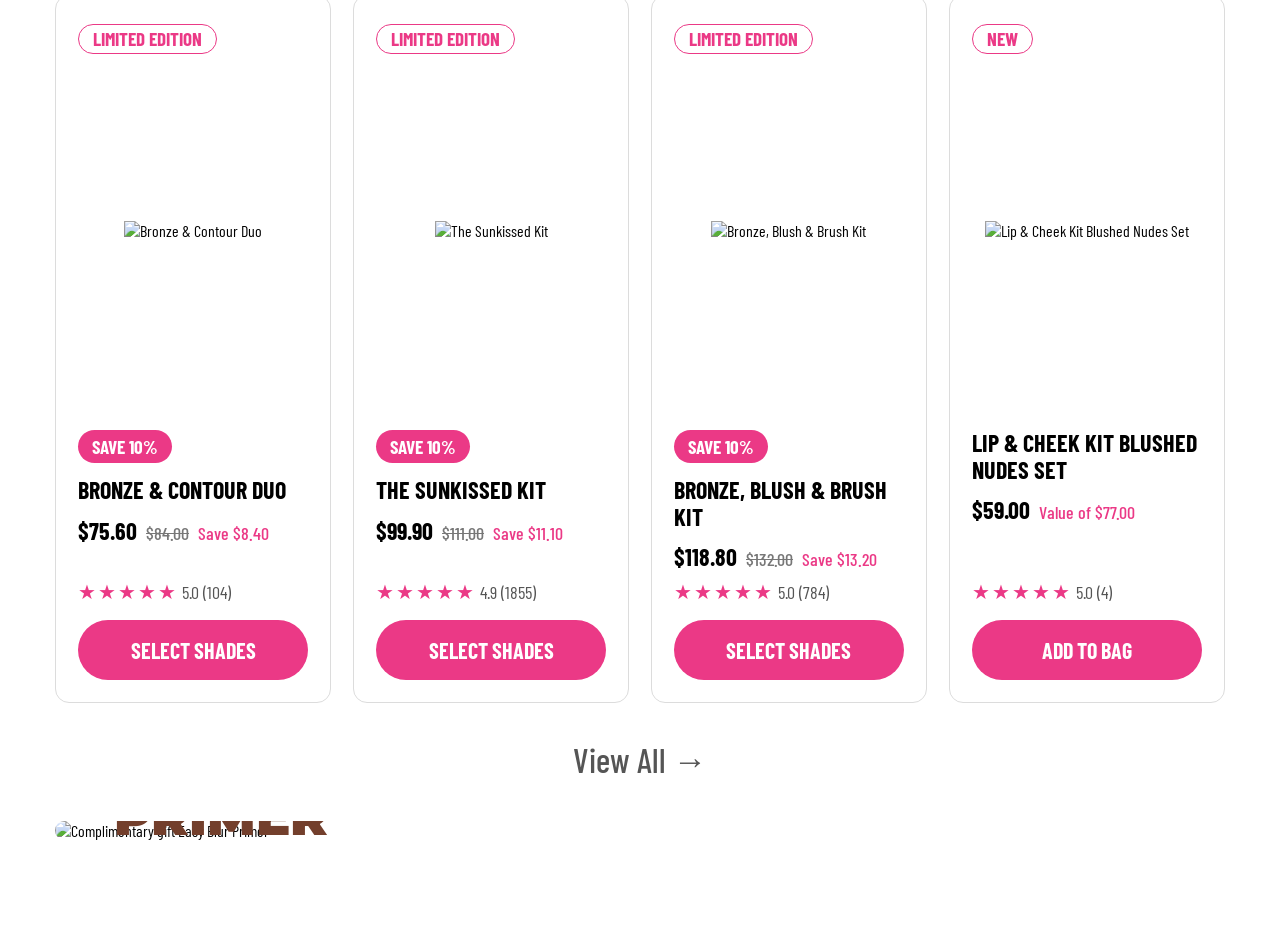
==== commit 538d6a45: "finish homepage" ====
--- a/assignment-2/PROJECT-HudaBeauty/index.html
+++ b/assignment-2/PROJECT-HudaBeauty/index.html
@@ -63,6 +63,151 @@
         <a href="product.html" class="hero-btn">GET BRONZED</a>
     </div>
 </section>
+<main class="home">
+
+    <!-- TABS + PRODUCT CARDS -->
+    <div class="home-tabs">
+        <button class="home-tab active">NEW</button>
+        <button class="home-tab">BEST SELLERS</button>
+        <button class="home-tab">GIFT &amp; SETS</button>
+    </div>
+
+    <div class="p-grid">
+
+        <article class="p-card">
+            <span class="p-badge">NEW</span>
+            <a href="product.html" class="p-img"><img src="https://hudabeauty.com/cdn/shop/files/BRONZE-FILTER-PALETTE_PDP_PACKSHOTS_FINAL_LIGHT.webp?v=1789906885&width=602" alt="Bronze Filter Palette"></a>
+            <h3 class="p-title"><a href="product.html">BRONZE FILTER PALETTE</a></h3>
+            <p class="p-price">$53.00</p>
+            <div class="p-swatches">
+                <span class="sw" style="background:#a8714c"></span>
+                <span class="sw" style="background:#a96a4c"></span>
+                <span class="sw" style="background:#7d4634"></span>
+                <span class="sw" style="background:#6b3b2a"></span>
+                <span class="sw" style="background:#7b4a40"></span>
+            </div>
+            <p class="p-rating"><span class="stars">★★★★★</span> 5.0 (80)</p>
+            <button class="p-btn">SELECT SHADE</button>
+        </article>
+
+        <article class="p-card">
+            <span class="p-badge">ONLINE EXCLUSIVE</span>
+            <a href="#" class="p-img"><img src="brush.webp" alt="Bronzer and Contour Brush"></a>
+            <h3 class="p-title"><a href="#">BRONZER AND CONTOUR BRUSH</a></h3>
+            <p class="p-price">$31.00</p>
+            <div class="p-swatches"></div>
+            <p class="p-rating"><span class="stars">★★★★★</span> 5.0 (19)</p>
+            <button class="p-btn">ADD TO BAG</button>
+        </article>
+
+        <article class="p-card">
+            <span class="p-badge">NEW</span>
+            <a href="#" class="p-img"><img src="https://hudabeauty.com/cdn/shop/files/ULTRA-SNATCHED-COLLECTION-PACKSHOT_PINKUBE.webp?v=1787476341&width=602" alt="Easy Bake Duo Ultra Snatched"></a>
+            <h3 class="p-title"><a href="#">EASY BAKE DUO ULTRA SNATCHED</a></h3>
+            <p class="p-price">$45.00</p>
+            <div class="p-swatches">
+                <img class="sw" src="https://hudabeauty.com/cdn/shop/files/EB-DUO-SWATCHES_CHERRY-LILAC.webp?v=1787824016&width=48" alt="Cherry Lilac">
+                <img class="sw" src="https://hudabeauty.com/cdn/shop/files/EB-DUO-SWATCHES_PINK-UBE.webp?v=1787824016&width=48" alt="Pink Ube">
+            </div>
+            <p class="p-rating"><span class="stars">★★★★★</span> 5.0 (14)</p>
+            <button class="p-btn">SELECT SHADE</button>
+        </article>
+
+        <article class="p-card">
+            <span class="p-badge">NEW</span>
+            <a href="#" class="p-img"><img src="https://hudabeauty.com/cdn/shop/files/ULTRA-SNATCHED-COLLECTION-PACKSHOT_PINK-VELVET-COOKIE.webp?v=1787468326&width=602" alt="Easy Bake Pressed Powder"></a>
+            <h3 class="p-title"><a href="#">EASY BAKE PRESSED POWDER</a></h3>
+            <p class="p-price">$43.00</p>
+            <div class="p-swatches">
+                <span class="sw" style="background:#e8b4d8"></span>
+                <span class="sw" style="background:#e5a5a8"></span>
+                <span class="sw" style="background:#fbf8f2"></span>
+                <span class="sw" style="background:#fbdcdc"></span>
+                <span class="sw" style="background:#fdebd2"></span>
+                <span class="sw" style="background:#fddfcf"></span>
+                <span class="sw sw-more">+</span>
+            </div>
+            <p class="p-rating"><span class="stars">★★★★★</span> 4.8 (727)</p>
+            <button class="p-btn">SELECT SHADE</button>
+        </article>
+
+    </div>
+
+    <a href="#" class="view-all">View All &rarr;</a>
+
+    <!-- KITS BANNER -->
+    <section class="promo">
+        <img src="https://hudabeauty.com/cdn/shop/files/A2-BANNER-BRONZE-FILTER-KITS_DESKTOP_FIGMA.jpg?quality=80&v=1790784711&width=2000" alt="Bronze and Sculpt Kits">
+        <div class="promo-text">
+            <p class="promo-eyebrow">LIMITED EDITION</p>
+            <h2>BRONZE &amp;<br>SCULPT KITS</h2>
+            <p class="promo-sub">YOUR EASIEST BRONZED LOOK - IN ONE KIT</p>
+            <a href="#" class="hero-btn">SAVE 10%</a>
+        </div>
+    </section>
+
+    <!-- SAVE WITH KITS -->
+    <h2 class="section-title">SAVE WITH KITS</h2>
+
+    <div class="p-grid">
+
+        <article class="p-card">
+            <span class="p-badge">LIMITED EDITION</span>
+            <a href="#" class="p-img"><img src="https://hudabeauty.com/cdn/shop/files/BRONZE-KITS_BRONZE-CONTOUR-DUO.webp?v=1790800059&width=600" alt="Bronze & Contour Duo"></a>
+            <span class="save-pill">SAVE 10%</span>
+            <h3 class="p-title"><a href="#">BRONZE &amp; CONTOUR DUO</a></h3>
+            <p class="p-price">$75.60 <s>$84.00</s> <span class="save-amt">Save $8.40</span></p>
+            <p class="p-rating"><span class="stars">★★★★★</span> 5.0 (104)</p>
+            <button class="p-btn">SELECT SHADES</button>
+        </article>
+
+        <article class="p-card">
+            <span class="p-badge">LIMITED EDITION</span>
+            <a href="#" class="p-img"><img src="https://hudabeauty.com/cdn/shop/files/BRONZE-KITS_THE-SUNKISSED-KIT.webp?v=1790800134&width=600" alt="The Sunkissed Kit"></a>
+            <span class="save-pill">SAVE 10%</span>
+            <h3 class="p-title"><a href="#">THE SUNKISSED KIT</a></h3>
+            <p class="p-price">$99.90 <s>$111.00</s> <span class="save-amt">Save $11.10</span></p>
+            <p class="p-rating"><span class="stars">★★★★★</span> 4.9 (1855)</p>
+            <button class="p-btn">SELECT SHADES</button>
+        </article>
+
+        <article class="p-card">
+            <span class="p-badge">LIMITED EDITION</span>
+            <a href="#" class="p-img"><img src="bronze-blush-kit.webp" alt="Bronze, Blush & Brush Kit"></a>
+            <span class="save-pill">SAVE 10%</span>
+            <h3 class="p-title"><a href="#">BRONZE, BLUSH &amp; BRUSH KIT</a></h3>
+            <p class="p-price">$118.80 <s>$132.00</s> <span class="save-amt">Save $13.20</span></p>
+            <p class="p-rating"><span class="stars">★★★★★</span> 5.0 (784)</p>
+            <button class="p-btn">SELECT SHADES</button>
+        </article>
+
+        <article class="p-card">
+            <span class="p-badge">NEW</span>
+            <a href="#" class="p-img"><img src="lip-cheek-kit.webp" alt="Lip & Cheek Kit Blushed Nudes Set"></a>
+            <h3 class="p-title"><a href="#">LIP &amp; CHEEK KIT BLUSHED NUDES SET</a></h3>
+            <p class="p-price">$59.00 <span class="save-amt">Value of $77.00</span></p>
+            <p class="p-rating"><span class="stars">★★★★★</span> 5.0 (4)</p>
+            <button class="p-btn">ADD TO BAG</button>
+        </article>
+
+    </div>
+
+    <a href="#" class="view-all">View All &rarr;</a>
+
+    <!-- GIFT BANNER -->
+    <section class="promo">
+        <img src="https://hudabeauty.com/cdn/shop/files/A3-BANNER-BRONZE-FILTER-GIFT-V3_DESKTOP_CLEAN.jpg?quality=80&v=1792659332&width=2000" alt="Complimentary gift Easy Blur Primer">
+        <div class="promo-text">
+            <p class="promo-eyebrow">COMPLIMENTARY GIFT</p>
+            <h2>EASY BLUR<br>PRIMER</h2>
+            <p class="promo-sub">WITH ORDERS $100+ &amp; ANY BRONZE FILTER PALETTE</p>
+            <a href="#" class="hero-btn">UNLOCK GIFT</a>
+        </div>
+    </section>
+
+</main>
+
+<!-- FOOTER: copy the whole <footer class="footer"> ... </footer> block from product.html and paste it here -->
     
 </body>
 </html>
--- a/assignment-2/PROJECT-HudaBeauty/style.css
+++ b/assignment-2/PROJECT-HudaBeauty/style.css
@@ -205,4 +205,164 @@
     .options a { display: none; }
     .hero { height: 340px; }
     .hero-text h1 { font-size: 28px; }
+}
+
+/* ===== Homepage products ===== */
+.home {
+    padding: 0 clamp(20px, 4.3vw, 82px) 60px;
+    max-width: 1920px;
+    margin: 0 auto;
+    color: #000;
+}
+
+/* Tabs */
+.home-tabs { display: flex; gap: 60px; padding: 36px 0 28px; }
+.home-tab {
+    background: none;
+    border: 0;
+    border-bottom: 3px solid transparent;
+    padding: 0 0 6px;
+    font-family: 'Barlow Condensed', Arial, sans-serif;
+    font-size: 30px;
+    font-weight: 700;
+    cursor: pointer;
+}
+.home-tab.active { color: #eb3986; border-bottom-color: #eb3986; }
+
+/* Card grid */
+.p-grid {
+    display: grid;
+    grid-template-columns: repeat(4, 1fr);
+    gap: 22px;
+}
+.p-card {
+    border: 1px solid #dcdcdc;
+    border-radius: 14px;
+    padding: 28px 22px 22px;
+    display: flex;
+    flex-direction: column;
+}
+.p-badge {
+    align-self: flex-start;
+    border: 1.5px solid #eb3986;
+    color: #eb3986;
+    border-radius: 999px;
+    padding: 3px 14px;
+    font-size: 19px;
+    font-weight: 700;
+    line-height: 1.2;
+}
+.p-img {
+    height: 340px;
+    display: flex;
+    align-items: center;
+    justify-content: center;
+    margin: 6px 0 30px;
+}
+.p-img img { max-width: 100%; max-height: 100%; object-fit: contain; }
+
+.save-pill {
+    align-self: flex-start;
+    background: #eb3986;
+    color: #fff;
+    border-radius: 999px;
+    padding: 5px 14px;
+    font-size: 19px;
+    font-weight: 700;
+    margin-bottom: 14px;
+}
+.p-title { margin: 0; font-size: 24px; font-weight: 700; line-height: 1.1; }
+.p-price { margin: 12px 0 8px; font-size: 24px; font-weight: 700; }
+.p-price s { font-size: 18px; font-weight: 500; color: #777; margin-left: 4px; }
+.save-amt { font-size: 18px; font-weight: 500; color: #eb3986; margin-left: 4px; }
+
+.p-swatches {
+    display: flex;
+    gap: 8px;
+    min-height: 42px;
+    margin-bottom: 14px;
+}
+.sw {
+    width: 40px;
+    height: 40px;
+    border-radius: 50%;
+    display: block;
+    object-fit: cover;
+}
+.sw-more {
+    border: 1px solid #ccc;
+    background: #fff;
+    text-align: center;
+    line-height: 38px;
+    font-size: 22px;
+}
+.p-rating { margin: auto 0 16px; font-size: 18px; color: #555; }
+.p-card .stars { color: #eb3986; letter-spacing: 2px; font-size: 20px; }
+
+.p-btn {
+    height: 60px;
+    background: #eb3986;
+    color: #fff;
+    border: 0;
+    border-radius: 999px;
+    font-family: 'Barlow Condensed', Arial, sans-serif;
+    font-size: 22px;
+    font-weight: 700;
+    cursor: pointer;
+}
+.p-btn:hover { background: #d32d78; }
+
+.view-all {
+    display: block;
+    text-align: center;
+    margin: 36px 0 40px;
+    font-size: 34px;
+    font-weight: 500;
+    color: #555;
+}
+
+/* Promo banners (kits + gift) */
+.promo { position: relative; border-radius: 14px; overflow: hidden; margin: 10px 0 50px; }
+.promo img { width: 100%; height: auto; display: block; }
+.promo-text {
+    position: absolute;
+    top: 50%;
+    left: 5%;
+    transform: translateY(-50%);
+    color: #733f2c;
+}
+.promo-eyebrow {
+    margin: 0 0 4px;
+    font-size: clamp(18px, 1.7vw, 32px);
+    font-weight: 700;
+    color: #b4695a;
+}
+.promo-text h2 {
+    margin: 0 0 12px;
+    font-family: 'Montserrat', Arial, sans-serif;
+    font-weight: 900;
+    font-size: clamp(30px, 4vw, 76px);
+    line-height: 0.9;
+}
+.promo-sub {
+    margin: 0 0 clamp(14px, 2vw, 36px);
+    font-size: clamp(16px, 1.6vw, 30px);
+    font-weight: 700;
+}
+
+.section-title {
+    margin: 0 0 24px;
+    font-size: clamp(36px, 3.5vw, 64px);
+    font-weight: 700;
+    color: #eb3986;
+}
+
+/* Responsive */
+@media (max-width: 1100px) { .p-grid { grid-template-columns: repeat(2, 1fr); } }
+@media (max-width: 600px) {
+    .p-grid { grid-template-columns: 1fr; }
+    .home-tabs { gap: 24px; }
+    .home-tab { font-size: 22px; }
+    .promo-text { left: 4%; }
+    .promo-sub { display: none; }
 }
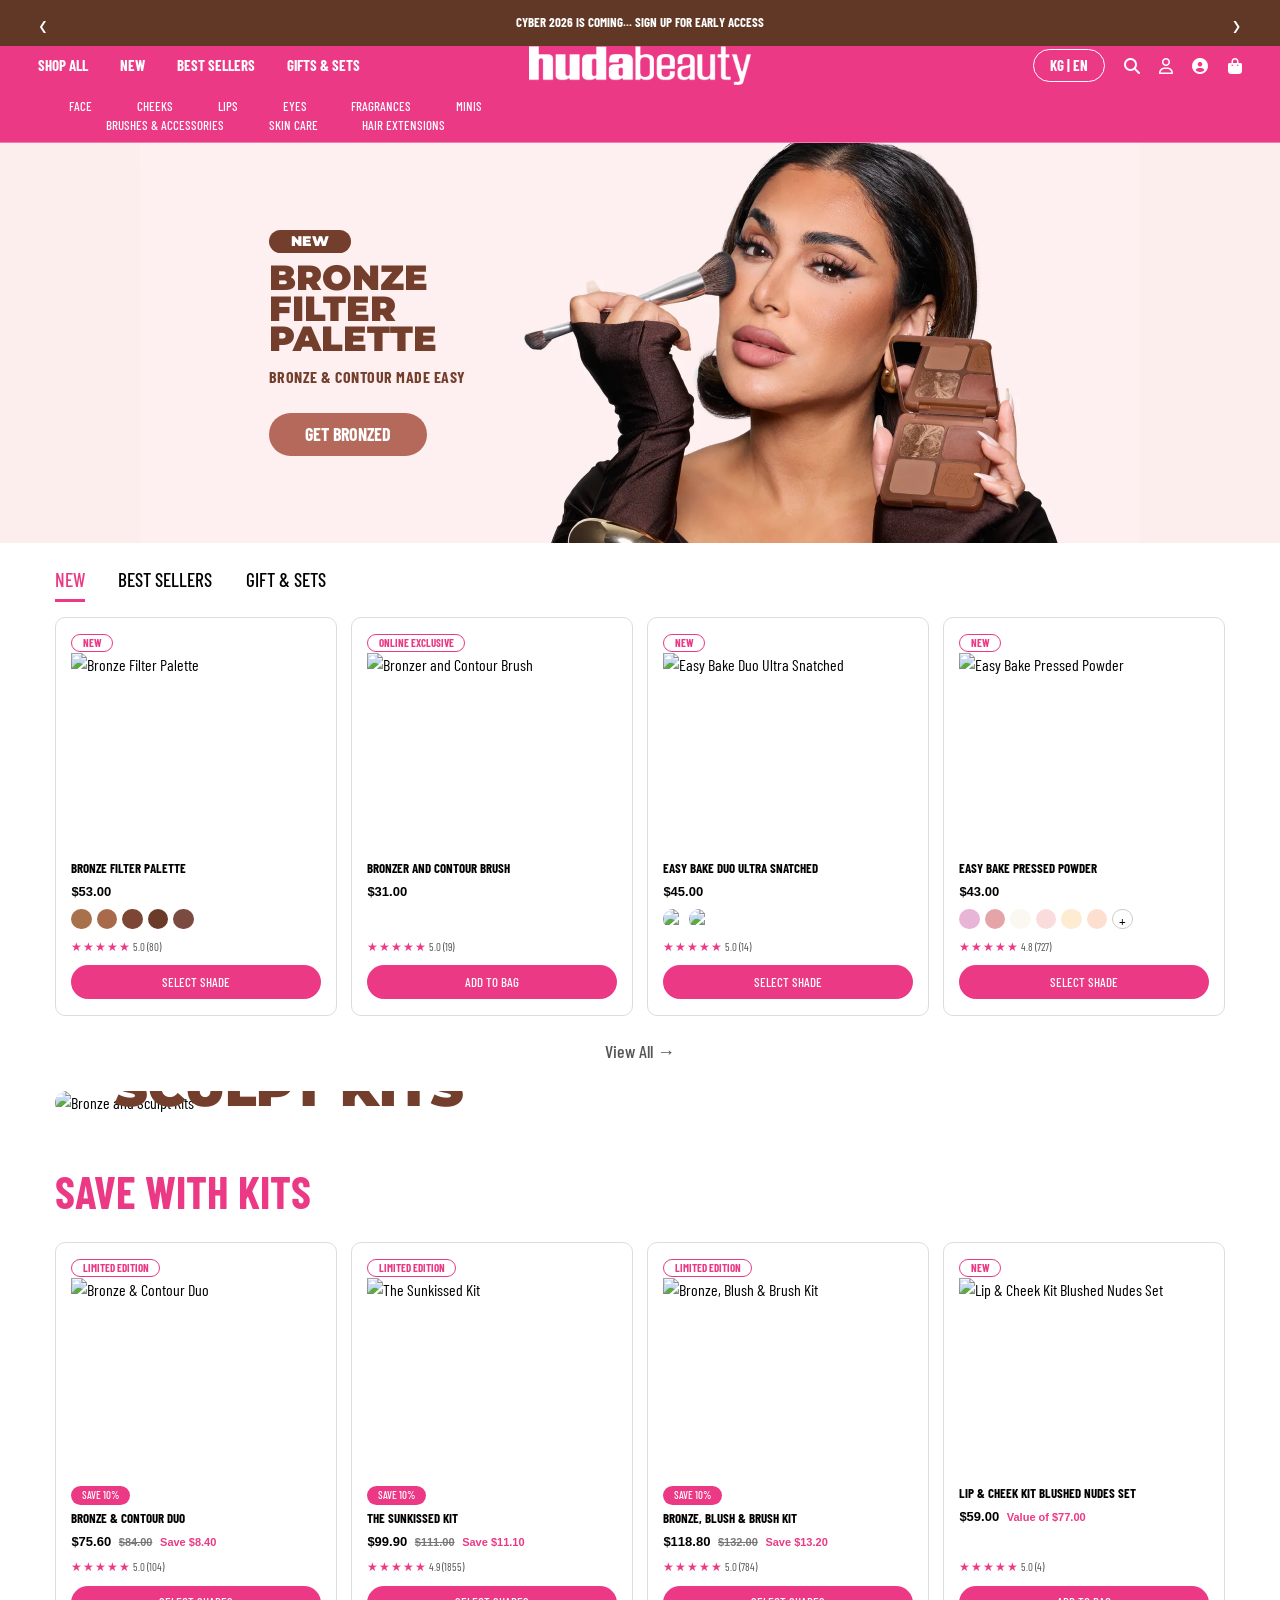
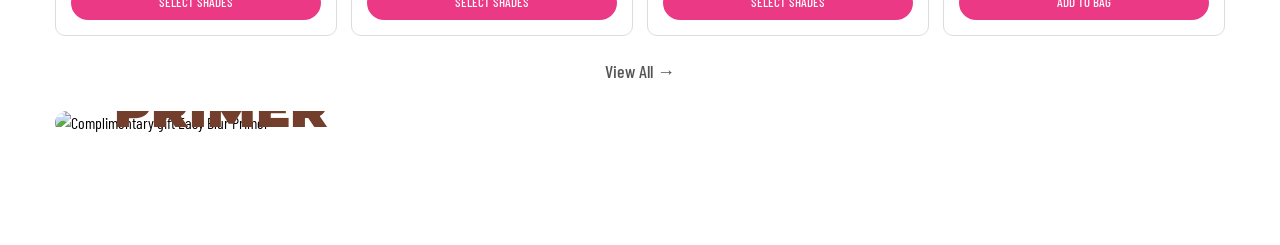
==== commit bac119b4: "editing code to add bootstrap cus i forgot we're supposed to" ====
--- a/assignment-2/PROJECT-HudaBeauty/index.html
+++ b/assignment-2/PROJECT-HudaBeauty/index.html
@@ -4,6 +4,7 @@
     <meta charset="UTF-8">
     <meta name="viewport" content="width=device-width, initial-scale=1.0">
     <title>Huda Beauty Official Store | Makeup, Skincare & Fragrance Must-Haves</title>
+    <link href="https://cdn.jsdelivr.net/npm/bootstrap@5.3.3/dist/css/bootstrap.min.css" rel="stylesheet">
     <link rel="stylesheet" href="style.css">
     <link href="https://fonts.googleapis.com/css2?family=Barlow+Condensed:wght@500;700&family=Montserrat:wght@700;900&display=swap" rel="stylesheet">
     <link href="https://fonts.googleapis.com/css2?family=Barlow+Condensed:wght@700;900&display=swap" rel="stylesheet">
--- a/assignment-2/PROJECT-HudaBeauty/style.css
+++ b/assignment-2/PROJECT-HudaBeauty/style.css
@@ -14,7 +14,7 @@
     display: flex;
     justify-content: space-between;
     align-items: center;
-    height: 36px; /* Made slimmer */
+    height: 46px;
     padding: 0 clamp(16px, 2.5vw, 48px);
     background: #613826; /* Matched to the exact rich brown tone in reference */
     color: #fff;
@@ -43,7 +43,7 @@
     grid-template-columns: 1fr auto 1fr;
     column-gap: 16px;
     align-items: center;
-    height: 67px;                              
+    height: 97px;                              
     padding: 0 clamp(20px, 3vw, 56px);
     border-bottom: 1px solid rgba(255, 255, 255, 0.35);
 }
@@ -83,7 +83,7 @@
     display: flex;
     align-items: center;
     justify-content: center;
-    height: 42px; /* Slashed down from 84px to make it thin and sleek */
+    height: 62px; /* Slashed down from 84px to make it thin and sleek */
     padding: 0;
 }
 
@@ -216,15 +216,15 @@
 }
 
 /* Tabs */
-.home-tabs { display: flex; gap: 60px; padding: 36px 0 28px; }
+.home-tabs { display: flex; gap: clamp(24px, 2.6vw, 48px); padding: clamp(18px, 1.8vw, 30px) 0 clamp(12px, 1.2vw, 20px); }
 .home-tab {
     background: none;
     border: 0;
     border-bottom: 3px solid transparent;
-    padding: 0 0 6px;
+    padding: 0 0 4px;
     font-family: 'Barlow Condensed', Arial, sans-serif;
-    font-size: 30px;
-    font-weight: 700;
+    font-size: clamp(18px, 1.5vw, 27px);
+    font-weight: 500;
     cursor: pointer;
 }
 .home-tab.active { color: #eb3986; border-bottom-color: #eb3986; }
@@ -232,94 +232,89 @@
 /* Card grid */
 .p-grid {
     display: grid;
-    grid-template-columns: repeat(4, 1fr);
-    gap: 22px;
+    grid-template-columns: repeat(4, minmax(0, 1fr));
+    gap: clamp(10px, 1.1vw, 22px);
 }
 .p-card {
+    position: relative;
+    min-width: 0;
     border: 1px solid #dcdcdc;
-    border-radius: 14px;
-    padding: 28px 22px 22px;
+    border-radius: 10px;
+    padding: clamp(12px, 1.2vw, 22px);
     display: flex;
     flex-direction: column;
 }
 .p-badge {
-    align-self: flex-start;
+    position: absolute;
+    top: clamp(12px, 1.2vw, 22px);
+    left: clamp(12px, 1.2vw, 22px);
+    z-index: 1;
     border: 1.5px solid #eb3986;
     color: #eb3986;
     border-radius: 999px;
-    padding: 3px 14px;
-    font-size: 19px;
-    font-weight: 700;
-    line-height: 1.2;
+    padding: 0 clamp(8px, 0.8vw, 14px);
+    font-size: clamp(11px, 0.85vw, 15px);
+    font-weight: 650;
+    line-height: 1.5;
 }
 .p-img {
-    height: 340px;
-    display: flex;
-    align-items: center;
-    justify-content: center;
-    margin: 6px 0 30px;
-}
-.p-img img { max-width: 100%; max-height: 100%; object-fit: contain; }
+    flex: none;
+    display: block;
+    width: 100%;
+    aspect-ratio: 1 / 0.8;          /* shorter image area = shorter card */
+    margin: clamp(14px, 1.5vw, 26px) 0 clamp(6px, 0.7vw, 12px);
+}
+.p-img img { width: 100%; height: 100%; object-fit: contain; display: block; }
 
 .save-pill {
     align-self: flex-start;
     background: #eb3986;
     color: #fff;
     border-radius: 999px;
-    padding: 5px 14px;
-    font-size: 19px;
-    font-weight: 700;
-    margin-bottom: 14px;
-}
-.p-title { margin: 0; font-size: 24px; font-weight: 700; line-height: 1.1; }
-.p-price { margin: 12px 0 8px; font-size: 24px; font-weight: 700; }
-.p-price s { font-size: 18px; font-weight: 500; color: #777; margin-left: 4px; }
-.save-amt { font-size: 18px; font-weight: 500; color: #eb3986; margin-left: 4px; }
+    padding: 1px clamp(8px, 0.8vw, 14px);
+    font-size: clamp(11px, 0.85vw, 15px);
+    font-weight: 500;
+    margin-bottom: 6px;
+}
+.p-title {
+    margin: 0;
+    font-size: clamp(13px, 1vw, 18px);
+    font-weight: 650;
+    line-height: 1.15;
+    text-transform: uppercase;
+}
+.p-price { margin: 6px 0 6px; font-size: clamp(13px, 1vw, 18px); font-weight: 600; }
+.p-price s { font-size: clamp(11px, 0.8vw, 14px); color: #777; margin-left: 4px; }
+.save-amt { font-size: clamp(11px, 0.8vw, 14px); color: #eb3986; margin-left: 4px; }
 
 .p-swatches {
     display: flex;
-    gap: 8px;
-    min-height: 42px;
-    margin-bottom: 14px;
-}
-.sw {
-    width: 40px;
-    height: 40px;
-    border-radius: 50%;
-    display: block;
-    object-fit: cover;
-}
-.sw-more {
-    border: 1px solid #ccc;
-    background: #fff;
-    text-align: center;
-    line-height: 38px;
-    font-size: 22px;
-}
-.p-rating { margin: auto 0 16px; font-size: 18px; color: #555; }
-.p-card .stars { color: #eb3986; letter-spacing: 2px; font-size: 20px; }
+    flex-wrap: nowrap;
+    align-items: center;
+    gap: 5px;
+    min-height: clamp(22px, 1.8vw, 32px);
+    margin-bottom: 6px;
+}
+.sw { width: clamp(20px, 1.6vw, 30px); height: clamp(20px, 1.6vw, 30px); border-radius: 50%; display: block; object-fit: cover; flex: none; }
+.sw-more { border: 1px solid #ccc; background: #fff; text-align: center; line-height: 1.5; font-size: 15px; }
+
+.p-rating { margin: auto 0 clamp(8px, 0.8vw, 14px); font-size: clamp(11px, 0.8vw, 14px); color: #555; }
+.p-card .stars { color: #eb3986; letter-spacing: 1px; font-size: clamp(12px, 0.9vw, 16px); }
 
 .p-btn {
-    height: 60px;
+    height: clamp(34px, 2.6vw, 46px);
     background: #eb3986;
     color: #fff;
     border: 0;
     border-radius: 999px;
     font-family: 'Barlow Condensed', Arial, sans-serif;
-    font-size: 22px;
-    font-weight: 700;
+    font-size: clamp(13px, 1vw, 18px);
+    font-weight: 500;
     cursor: pointer;
 }
 .p-btn:hover { background: #d32d78; }
 
-.view-all {
-    display: block;
-    text-align: center;
-    margin: 36px 0 40px;
-    font-size: 34px;
-    font-weight: 500;
-    color: #555;
-}
+.view-all { display: block; text-align: center; margin: 22px 0 26px; font-size: clamp(18px, 1.4vw, 24px); font-weight: 500; color: #555; }
 
 /* Promo banners (kits + gift) */
 .promo { position: relative; border-radius: 14px; overflow: hidden; margin: 10px 0 50px; }
@@ -365,4 +360,25 @@
     .home-tab { font-size: 22px; }
     .promo-text { left: 4%; }
     .promo-sub { display: none; }
+}
+
+/* ===== Sticky header ===== */
+.top-header { position: sticky; top: 0; z-index: 100; }
+
+@media (min-width: 769px) {
+    .top-header.scrolled {
+        display: flex;
+        align-items: center;
+        gap: 24px;
+        height: 56px;
+        padding: 0 clamp(20px, 2.4vw, 56px);
+        box-shadow: 0 8px 20px rgba(0, 0, 0, 0.18);
+    }
+    .top-header.scrolled .title-bar { display: contents; }   /* its children join the flex row */
+    .top-header.scrolled .shopping-actions { display: none; }
+    .top-header.scrolled .logo { order: 1; flex: none; }
+    .top-header.scrolled .logo img { height: 30px; }
+    .top-header.scrolled .items { order: 2; flex: 1; height: auto; }
+    .top-header.scrolled .items-list { flex-wrap: nowrap; gap: 0 clamp(12px, 1.8vw, 34px); font-size: 13px; }
+    .top-header.scrolled .options { order: 3; flex: none; }
 }
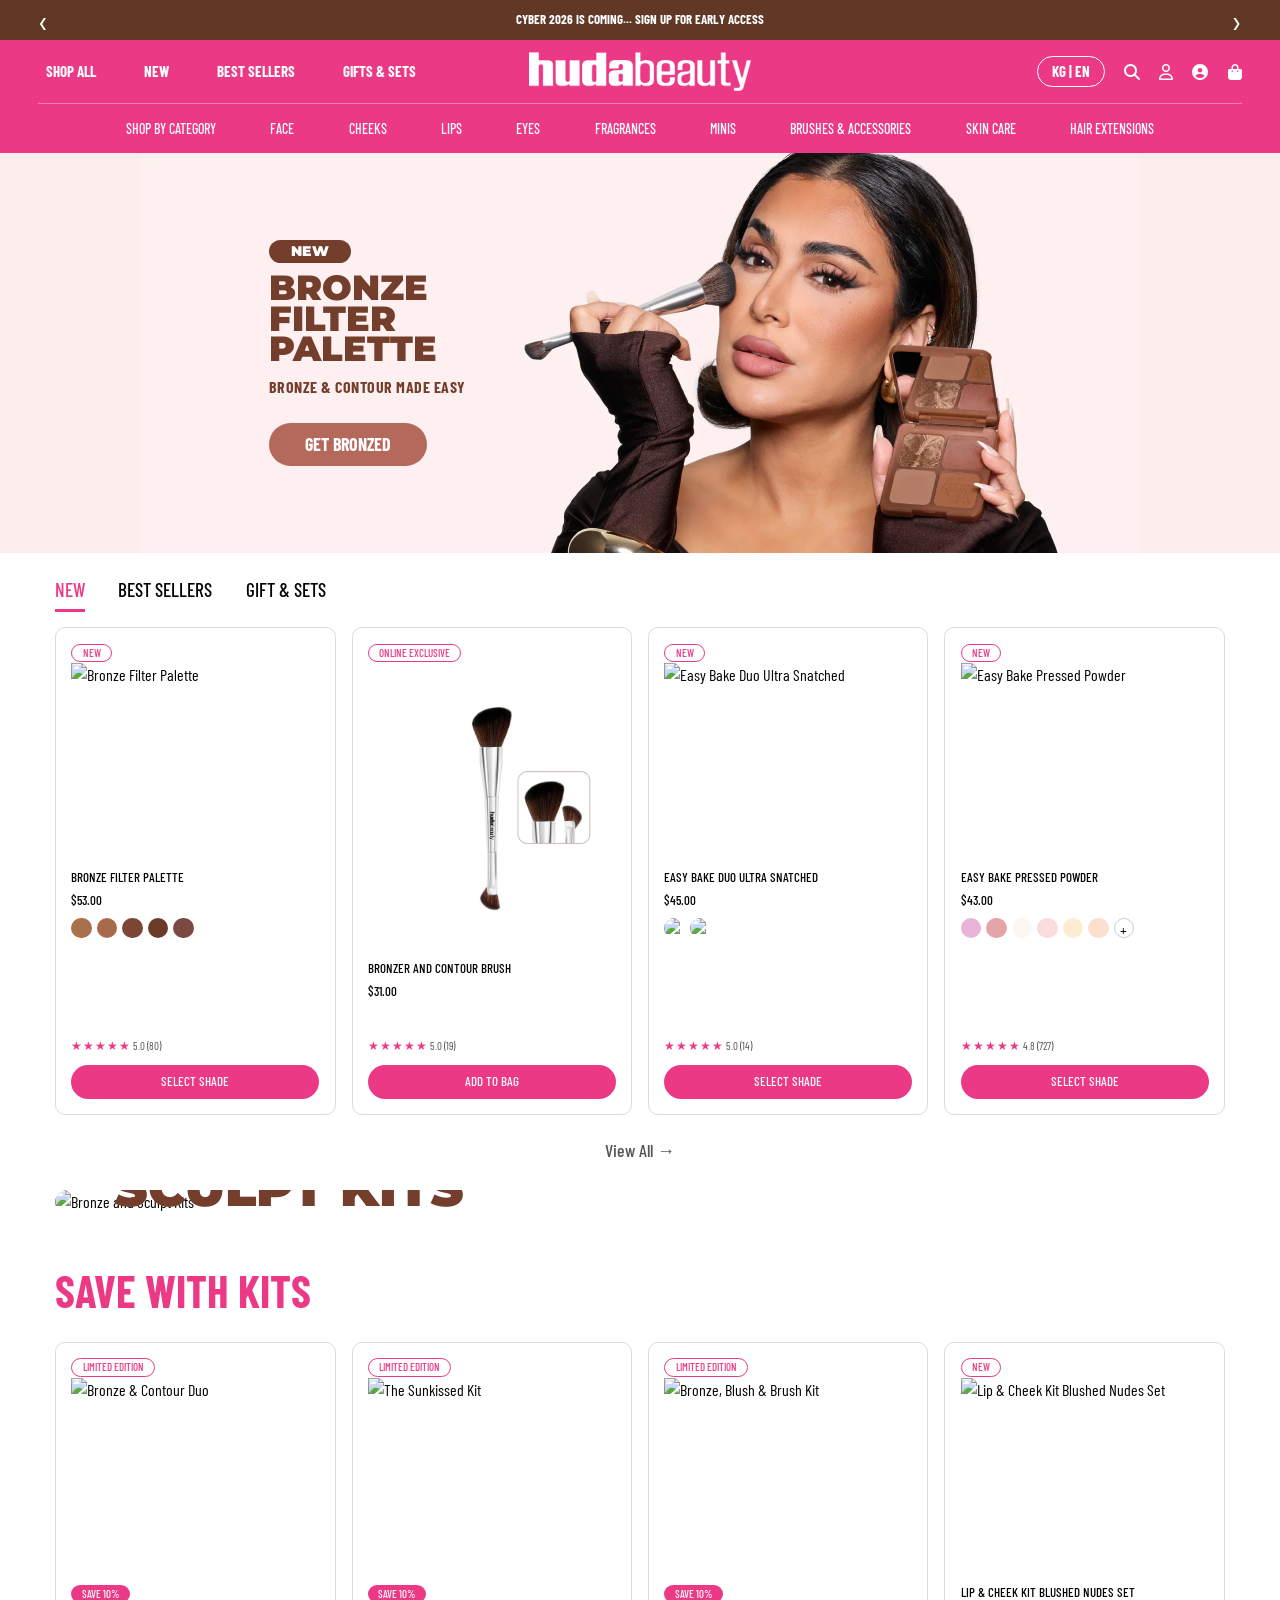
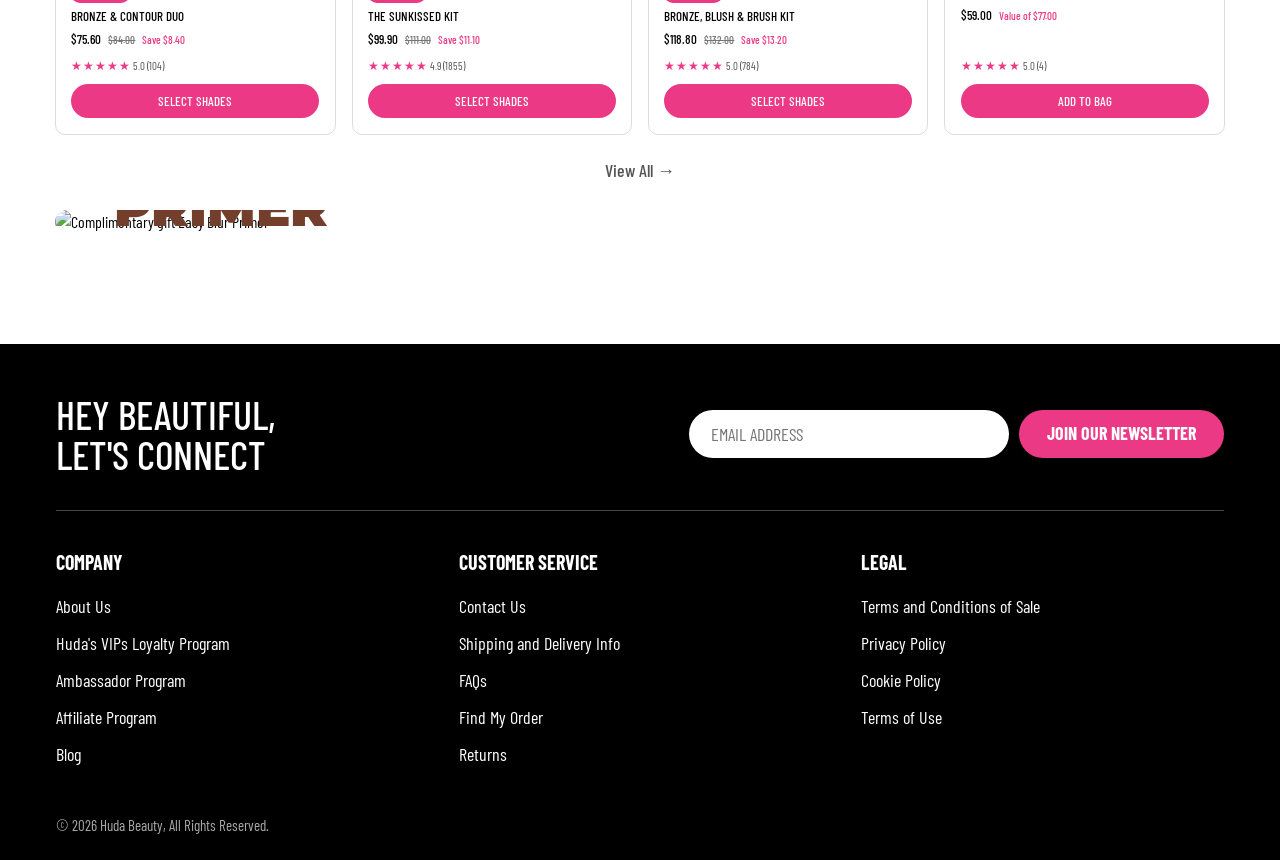
==== commit a7e9ebf5: "task 1" ====
--- a/assignment-2/PROJECT-HudaBeauty/index.html
+++ b/assignment-2/PROJECT-HudaBeauty/index.html
@@ -3,212 +3,346 @@
 <head>
     <meta charset="UTF-8">
     <meta name="viewport" content="width=device-width, initial-scale=1.0">
-    <title>Huda Beauty Official Store | Makeup, Skincare & Fragrance Must-Haves</title>
+    <title>Huda Beauty Official Store | Makeup, Skincare &amp; Fragrance Must-Haves</title>
+    <link href="https://fonts.googleapis.com/css2?family=Barlow+Condensed:wght@500;700&family=Montserrat:wght@700;900&display=swap" rel="stylesheet">
+    <link rel="stylesheet" href="https://cdnjs.cloudflare.com/ajax/libs/font-awesome/6.5.1/css/all.min.css">
     <link href="https://cdn.jsdelivr.net/npm/bootstrap@5.3.3/dist/css/bootstrap.min.css" rel="stylesheet">
     <link rel="stylesheet" href="style.css">
-    <link href="https://fonts.googleapis.com/css2?family=Barlow+Condensed:wght@500;700&family=Montserrat:wght@700;900&display=swap" rel="stylesheet">
-    <link href="https://fonts.googleapis.com/css2?family=Barlow+Condensed:wght@700;900&display=swap" rel="stylesheet">
-    <link rel="stylesheet" href="https://cdnjs.cloudflare.com/ajax/libs/font-awesome/6.5.1/css/all.min.css">
     <link rel="stylesheet" href="product.css">
 </head>
 <body>
+
+    
     <div class="announcement-bar">
         <button> ‹ </button>
         <a> CYBER 2026 IS COMING... SIGN UP FOR EARLY ACCESS </a>
-        <button> › </button> 
+        <button> › </button>
     </div>
 
-    <header class="top-header">
-        <div class="title-bar">
-            <nav class="shopping-actions">
-                <ul class="shop-what">
-                    <li> SHOP ALL </li>
-                    <li> NEW </li>
-                    <li> BEST SELLERS </li>
-                    <li> GIFTS & SETS </li>
-                </ul>
-            </nav>
-
-             <a href="index.html" class="logo"><img src="LOGO.avif" alt="Huda Beauty"></a>
-
-             <div class="options">
-    <button>KG | EN</button>
-    <a href="#" aria-label="Search"><i class="fa-solid fa-magnifying-glass"></i></a>
-    <a href="#" aria-label="Account"><i class="fa-regular fa-user"></i></a>
-    <a href="#" aria-label="Wishlist"><i class="fa-solid fa-circle-user"></i></a>
-    <a href="#" aria-label="Bag"><i class="fa-solid fa-bag-shopping"></i></a>
-</div>
-
-        <nav class="items">
-            <ul class="items-list">
-                <li><a href="#">FACE</a></li>
-                <li><a href="#">CHEEKS</a></li>
-                <li><a href="#">LIPS</a></li>
-                <li><a href="#">EYES</a></li>
-                <li><a href="#">FRAGRANCES</a></li>
-                <li><a href="#">MINIS</a></li>
-                <li><a href="#">BRUSHES &amp; ACCESSORIES</a></li>
-                <li><a href="#">SKIN CARE</a></li>
-                <li><a href="#">HAIR EXTENSIONS</a></li>
+   
+    <header class="top-header sticky-top">
+      <nav class="navbar navbar-expand-lg">
+        <div class="container-fluid hb-bar">
+
+          <button class="navbar-toggler hb-toggler d-lg-none" type="button"
+                  data-bs-toggle="collapse" data-bs-target="#hbMenu"
+                  aria-controls="hbMenu" aria-expanded="false" aria-label="Toggle menu">
+            <i class="fa-solid fa-bars"></i>
+          </button>
+
+          <ul class="navbar-nav flex-row hb-shop d-none d-lg-flex">
+            <li class="nav-item"><a class="nav-link" href="#">SHOP ALL</a></li>
+            <li class="nav-item"><a class="nav-link" href="#">NEW</a></li>
+            <li class="nav-item"><a class="nav-link" href="#">BEST SELLERS</a></li>
+            <li class="nav-item"><a class="nav-link" href="#">GIFTS &amp; SETS</a></li>
+          </ul>
+
+          <a class="navbar-brand hb-logo" href="index.html"><img src="LOGO.avif" alt="Huda Beauty"></a>
+
+          <div class="d-flex align-items-center hb-options">
+            <button class="d-none d-md-inline-block">KG | EN</button>
+            <a href="#" aria-label="Search"><i class="fa-solid fa-magnifying-glass"></i></a>
+            <a href="#" class="d-none d-md-inline" aria-label="Account"><i class="fa-regular fa-user"></i></a>
+            <a href="#" class="d-none d-md-inline" aria-label="Wishlist"><i class="fa-solid fa-circle-user"></i></a>
+            <a href="#" aria-label="Bag"><i class="fa-solid fa-bag-shopping"></i></a>
+          </div>
+
+          <div class="collapse navbar-collapse hb-menu" id="hbMenu">
+            <ul class="navbar-nav hb-items">
+              <li class="nav-item d-lg-none"><a class="nav-link" href="#">SHOP ALL</a></li>
+              <li class="nav-item d-lg-none"><a class="nav-link" href="#">NEW</a></li>
+              <li class="nav-item d-lg-none"><a class="nav-link" href="#">BEST SELLERS</a></li>
+              <li class="nav-item d-lg-none"><a class="nav-link" href="#">GIFTS &amp; SETS</a></li>
+              <li class="nav-item mega-item">
+  <a class="nav-link mega-trigger" href="#" aria-haspopup="true">SHOP BY CATEGORY</a>
+
+  <!-- Desktop (BP and wider): K = 5 columns -->
+  <div class="mega-panel">
+    <div class="mega-cols">
+      <div class="mega-col">
+        <h3>Face</h3>
+        <ul>
+          <li><a href="#">Foundation</a></li><li><a href="#">Concealer</a></li><li><a href="#">Powder</a></li><li><a href="#">Primer</a></li>
+        </ul>
+      </div>
+      <div class="mega-col">
+        <h3>Cheeks</h3>
+        <ul>
+          <li><a href="#">Blush</a></li><li><a href="#">Bronzer</a></li><li><a href="#">Contour</a></li><li><a href="#">Highlighter</a></li>
+        </ul>
+      </div>
+      <div class="mega-col">
+        <h3>Lips</h3>
+        <ul>
+          <li><a href="#">Lipstick</a></li><li><a href="#">Lip Gloss</a></li><li><a href="#">Lip Liner</a></li><li><a href="#">Lip Balm</a></li>
+        </ul>
+      </div>
+      <div class="mega-col">
+        <h3>Eyes</h3>
+        <ul>
+          <li><a href="#">Eyeshadow</a></li><li><a href="#">Mascara</a></li><li><a href="#">Eyeliner</a></li><li><a href="#">Brows</a></li>
+        </ul>
+      </div>
+      <div class="mega-col">
+        <h3>Brushes</h3>
+        <ul>
+          <li><a href="#">Face Brushes</a></li><li><a href="#">Eye Brushes</a></li><li><a href="#">Sponges</a></li><li><a href="#">Tools &amp; Sets</a></li>
+        </ul>
+      </div>
+    </div>
+  </div>
+
+  <!-- Below BP: same 5 groups as an accordion, all closed by default -->
+  <div class="mega-acc">
+    <details>
+      <summary>Face</summary>
+      <ul><li><a href="#">Foundation</a></li><li><a href="#">Concealer</a></li><li><a href="#">Powder</a></li><li><a href="#">Primer</a></li></ul>
+    </details>
+    <details>
+      <summary>Cheeks</summary>
+      <ul><li><a href="#">Blush</a></li><li><a href="#">Bronzer</a></li><li><a href="#">Contour</a></li><li><a href="#">Highlighter</a></li></ul>
+    </details>
+    <details>
+      <summary>Lips</summary>
+      <ul><li><a href="#">Lipstick</a></li><li><a href="#">Lip Gloss</a></li><li><a href="#">Lip Liner</a></li><li><a href="#">Lip Balm</a></li></ul>
+    </details>
+    <details>
+      <summary>Eyes</summary>
+      <ul><li><a href="#">Eyeshadow</a></li><li><a href="#">Mascara</a></li><li><a href="#">Eyeliner</a></li><li><a href="#">Brows</a></li></ul>
+    </details>
+    <details>
+      <summary>Brushes</summary>
+      <ul><li><a href="#">Face Brushes</a></li><li><a href="#">Eye Brushes</a></li><li><a href="#">Sponges</a></li><li><a href="#">Tools &amp; Sets</a></li></ul>
+    </details>
+  </div>
+</li>
+              <li class="nav-item"><a class="nav-link" href="#">FACE</a></li>
+              <li class="nav-item"><a class="nav-link" href="#">CHEEKS</a></li>
+              <li class="nav-item"><a class="nav-link" href="#">LIPS</a></li>
+              <li class="nav-item"><a class="nav-link" href="#">EYES</a></li>
+              <li class="nav-item"><a class="nav-link" href="#">FRAGRANCES</a></li>
+              <li class="nav-item"><a class="nav-link" href="#">MINIS</a></li>
+              <li class="nav-item"><a class="nav-link" href="#">BRUSHES &amp; ACCESSORIES</a></li>
+              <li class="nav-item"><a class="nav-link" href="#">SKIN CARE</a></li>
+              <li class="nav-item"><a class="nav-link" href="#">HAIR EXTENSIONS</a></li>
             </ul>
-        </nav>
+          </div>
+
+        </div>
+      </nav>
     </header>
 
-<section class="hero">
-    <img class="hero-img" src="banner.webp" alt="Bronze Filter Palette">
-
-    <div class="hero-text">
-        <span class="hero-badge">NEW</span>
-        <h1>BRONZE FILTER <br> PALETTE</h1>
-        <p>BRONZE &amp; CONTOUR MADE EASY</p>
-        <a href="product.html" class="hero-btn">GET BRONZED</a>
-    </div>
-</section>
-<main class="home">
-
-    <!-- TABS + PRODUCT CARDS -->
-    <div class="home-tabs">
-        <button class="home-tab active">NEW</button>
-        <button class="home-tab">BEST SELLERS</button>
-        <button class="home-tab">GIFT &amp; SETS</button>
-    </div>
-
-    <div class="p-grid">
-
-        <article class="p-card">
-            <span class="p-badge">NEW</span>
-            <a href="product.html" class="p-img"><img src="https://hudabeauty.com/cdn/shop/files/BRONZE-FILTER-PALETTE_PDP_PACKSHOTS_FINAL_LIGHT.webp?v=1789906885&width=602" alt="Bronze Filter Palette"></a>
-            <h3 class="p-title"><a href="product.html">BRONZE FILTER PALETTE</a></h3>
-            <p class="p-price">$53.00</p>
-            <div class="p-swatches">
-                <span class="sw" style="background:#a8714c"></span>
-                <span class="sw" style="background:#a96a4c"></span>
-                <span class="sw" style="background:#7d4634"></span>
-                <span class="sw" style="background:#6b3b2a"></span>
-                <span class="sw" style="background:#7b4a40"></span>
-            </div>
-            <p class="p-rating"><span class="stars">★★★★★</span> 5.0 (80)</p>
-            <button class="p-btn">SELECT SHADE</button>
-        </article>
-
-        <article class="p-card">
-            <span class="p-badge">ONLINE EXCLUSIVE</span>
-            <a href="#" class="p-img"><img src="brush.webp" alt="Bronzer and Contour Brush"></a>
-            <h3 class="p-title"><a href="#">BRONZER AND CONTOUR BRUSH</a></h3>
-            <p class="p-price">$31.00</p>
-            <div class="p-swatches"></div>
-            <p class="p-rating"><span class="stars">★★★★★</span> 5.0 (19)</p>
-            <button class="p-btn">ADD TO BAG</button>
-        </article>
-
-        <article class="p-card">
-            <span class="p-badge">NEW</span>
-            <a href="#" class="p-img"><img src="https://hudabeauty.com/cdn/shop/files/ULTRA-SNATCHED-COLLECTION-PACKSHOT_PINKUBE.webp?v=1787476341&width=602" alt="Easy Bake Duo Ultra Snatched"></a>
-            <h3 class="p-title"><a href="#">EASY BAKE DUO ULTRA SNATCHED</a></h3>
-            <p class="p-price">$45.00</p>
-            <div class="p-swatches">
-                <img class="sw" src="https://hudabeauty.com/cdn/shop/files/EB-DUO-SWATCHES_CHERRY-LILAC.webp?v=1787824016&width=48" alt="Cherry Lilac">
-                <img class="sw" src="https://hudabeauty.com/cdn/shop/files/EB-DUO-SWATCHES_PINK-UBE.webp?v=1787824016&width=48" alt="Pink Ube">
-            </div>
-            <p class="p-rating"><span class="stars">★★★★★</span> 5.0 (14)</p>
-            <button class="p-btn">SELECT SHADE</button>
-        </article>
-
-        <article class="p-card">
-            <span class="p-badge">NEW</span>
-            <a href="#" class="p-img"><img src="https://hudabeauty.com/cdn/shop/files/ULTRA-SNATCHED-COLLECTION-PACKSHOT_PINK-VELVET-COOKIE.webp?v=1787468326&width=602" alt="Easy Bake Pressed Powder"></a>
-            <h3 class="p-title"><a href="#">EASY BAKE PRESSED POWDER</a></h3>
-            <p class="p-price">$43.00</p>
-            <div class="p-swatches">
-                <span class="sw" style="background:#e8b4d8"></span>
-                <span class="sw" style="background:#e5a5a8"></span>
-                <span class="sw" style="background:#fbf8f2"></span>
-                <span class="sw" style="background:#fbdcdc"></span>
-                <span class="sw" style="background:#fdebd2"></span>
-                <span class="sw" style="background:#fddfcf"></span>
-                <span class="sw sw-more">+</span>
-            </div>
-            <p class="p-rating"><span class="stars">★★★★★</span> 4.8 (727)</p>
-            <button class="p-btn">SELECT SHADE</button>
-        </article>
-
-    </div>
-
-    <a href="#" class="view-all">View All &rarr;</a>
-
-    <!-- KITS BANNER -->
-    <section class="promo">
-        <img src="https://hudabeauty.com/cdn/shop/files/A2-BANNER-BRONZE-FILTER-KITS_DESKTOP_FIGMA.jpg?quality=80&v=1790784711&width=2000" alt="Bronze and Sculpt Kits">
-        <div class="promo-text">
-            <p class="promo-eyebrow">LIMITED EDITION</p>
-            <h2>BRONZE &amp;<br>SCULPT KITS</h2>
-            <p class="promo-sub">YOUR EASIEST BRONZED LOOK - IN ONE KIT</p>
-            <a href="#" class="hero-btn">SAVE 10%</a>
+    <!-- HERO -->
+    <section class="hero">
+        <img class="hero-img" src="banner.webp" alt="Bronze Filter Palette">
+
+        <div class="hero-text">
+            <span class="hero-badge">NEW</span>
+            <h1>BRONZE FILTER <br> PALETTE</h1>
+            <p>BRONZE &amp; CONTOUR MADE EASY</p>
+            <a href="product.html" class="hero-btn">GET BRONZED</a>
         </div>
     </section>
 
-    <!-- SAVE WITH KITS -->
-    <h2 class="section-title">SAVE WITH KITS</h2>
-
-    <div class="p-grid">
-
-        <article class="p-card">
-            <span class="p-badge">LIMITED EDITION</span>
-            <a href="#" class="p-img"><img src="https://hudabeauty.com/cdn/shop/files/BRONZE-KITS_BRONZE-CONTOUR-DUO.webp?v=1790800059&width=600" alt="Bronze & Contour Duo"></a>
-            <span class="save-pill">SAVE 10%</span>
-            <h3 class="p-title"><a href="#">BRONZE &amp; CONTOUR DUO</a></h3>
-            <p class="p-price">$75.60 <s>$84.00</s> <span class="save-amt">Save $8.40</span></p>
-            <p class="p-rating"><span class="stars">★★★★★</span> 5.0 (104)</p>
-            <button class="p-btn">SELECT SHADES</button>
-        </article>
-
-        <article class="p-card">
-            <span class="p-badge">LIMITED EDITION</span>
-            <a href="#" class="p-img"><img src="https://hudabeauty.com/cdn/shop/files/BRONZE-KITS_THE-SUNKISSED-KIT.webp?v=1790800134&width=600" alt="The Sunkissed Kit"></a>
-            <span class="save-pill">SAVE 10%</span>
-            <h3 class="p-title"><a href="#">THE SUNKISSED KIT</a></h3>
-            <p class="p-price">$99.90 <s>$111.00</s> <span class="save-amt">Save $11.10</span></p>
-            <p class="p-rating"><span class="stars">★★★★★</span> 4.9 (1855)</p>
-            <button class="p-btn">SELECT SHADES</button>
-        </article>
-
-        <article class="p-card">
-            <span class="p-badge">LIMITED EDITION</span>
-            <a href="#" class="p-img"><img src="bronze-blush-kit.webp" alt="Bronze, Blush & Brush Kit"></a>
-            <span class="save-pill">SAVE 10%</span>
-            <h3 class="p-title"><a href="#">BRONZE, BLUSH &amp; BRUSH KIT</a></h3>
-            <p class="p-price">$118.80 <s>$132.00</s> <span class="save-amt">Save $13.20</span></p>
-            <p class="p-rating"><span class="stars">★★★★★</span> 5.0 (784)</p>
-            <button class="p-btn">SELECT SHADES</button>
-        </article>
-
-        <article class="p-card">
-            <span class="p-badge">NEW</span>
-            <a href="#" class="p-img"><img src="lip-cheek-kit.webp" alt="Lip & Cheek Kit Blushed Nudes Set"></a>
-            <h3 class="p-title"><a href="#">LIP &amp; CHEEK KIT BLUSHED NUDES SET</a></h3>
-            <p class="p-price">$59.00 <span class="save-amt">Value of $77.00</span></p>
-            <p class="p-rating"><span class="stars">★★★★★</span> 5.0 (4)</p>
-            <button class="p-btn">ADD TO BAG</button>
-        </article>
-
-    </div>
-
-    <a href="#" class="view-all">View All &rarr;</a>
-
-    <!-- GIFT BANNER -->
-    <section class="promo">
-        <img src="https://hudabeauty.com/cdn/shop/files/A3-BANNER-BRONZE-FILTER-GIFT-V3_DESKTOP_CLEAN.jpg?quality=80&v=1792659332&width=2000" alt="Complimentary gift Easy Blur Primer">
-        <div class="promo-text">
-            <p class="promo-eyebrow">COMPLIMENTARY GIFT</p>
-            <h2>EASY BLUR<br>PRIMER</h2>
-            <p class="promo-sub">WITH ORDERS $100+ &amp; ANY BRONZE FILTER PALETTE</p>
-            <a href="#" class="hero-btn">UNLOCK GIFT</a>
-        </div>
-    </section>
-
-</main>
-
-<!-- FOOTER: copy the whole <footer class="footer"> ... </footer> block from product.html and paste it here -->
-    
+    <main class="home">
+
+        <!-- TABS -->
+        <div class="home-tabs">
+            <button class="home-tab active">NEW</button>
+            <button class="home-tab">BEST SELLERS</button>
+            <button class="home-tab">GIFT &amp; SETS</button>
+        </div>
+
+        <!-- PRODUCT CARDS (Bootstrap grid: 1 col phone, 2 col tablet, 4 col desktop) -->
+        <div class="p-grid row row-cols-1 row-cols-sm-2 row-cols-lg-4 g-3">
+
+            <div class="col">
+                <article class="p-card">
+                    <span class="p-badge">NEW</span>
+                    <a href="product.html" class="p-img"><img src="https://hudabeauty.com/cdn/shop/files/BRONZE-FILTER-PALETTE_PDP_PACKSHOTS_FINAL_LIGHT.webp?v=1789906885&width=602" alt="Bronze Filter Palette"></a>
+                    <h3 class="p-title"><a href="product.html">BRONZE FILTER PALETTE</a></h3>
+                    <p class="p-price">$53.00</p>
+                    <div class="p-swatches">
+                        <span class="sw" style="background:#a8714c"></span>
+                        <span class="sw" style="background:#a96a4c"></span>
+                        <span class="sw" style="background:#7d4634"></span>
+                        <span class="sw" style="background:#6b3b2a"></span>
+                        <span class="sw" style="background:#7b4a40"></span>
+                    </div>
+                    <p class="p-rating"><span class="stars">★★★★★</span> 5.0 (80)</p>
+                    <button class="p-btn">SELECT SHADE</button>
+                </article>
+            </div>
+
+            <div class="col">
+                <article class="p-card">
+                    <span class="p-badge">ONLINE EXCLUSIVE</span>
+                    <a href="product-brush.html" class="p-img"><img src="BRONZING-CONTOUR-BRUSH_PDP_FINAL_PACKSHOT.webp" alt="Bronzer and Contour Brush"></a>
+                    <h3 class="p-title"><a href="product-brush.html">BRONZER AND CONTOUR BRUSH</a></h3>
+                    <p class="p-price">$31.00</p>
+                    <div class="p-swatches"></div>
+                    <p class="p-rating"><span class="stars">★★★★★</span> 5.0 (19)</p>
+                    <button class="p-btn">ADD TO BAG</button>
+                </article>
+            </div>
+
+            <div class="col">
+                <article class="p-card">
+                    <span class="p-badge">NEW</span>
+                    <a href="#" class="p-img"><img src="https://hudabeauty.com/cdn/shop/files/ULTRA-SNATCHED-COLLECTION-PACKSHOT_PINKUBE.webp?v=1787476341&width=602" alt="Easy Bake Duo Ultra Snatched"></a>
+                    <h3 class="p-title"><a href="#">EASY BAKE DUO ULTRA SNATCHED</a></h3>
+                    <p class="p-price">$45.00</p>
+                    <div class="p-swatches">
+                        <img class="sw" src="https://hudabeauty.com/cdn/shop/files/EB-DUO-SWATCHES_CHERRY-LILAC.webp?v=1787824016&width=48" alt="Cherry Lilac">
+                        <img class="sw" src="https://hudabeauty.com/cdn/shop/files/EB-DUO-SWATCHES_PINK-UBE.webp?v=1787824016&width=48" alt="Pink Ube">
+                    </div>
+                    <p class="p-rating"><span class="stars">★★★★★</span> 5.0 (14)</p>
+                    <button class="p-btn">SELECT SHADE</button>
+                </article>
+            </div>
+
+            <div class="col">
+                <article class="p-card">
+                    <span class="p-badge">NEW</span>
+                    <a href="#" class="p-img"><img src="https://hudabeauty.com/cdn/shop/files/ULTRA-SNATCHED-COLLECTION-PACKSHOT_PINK-VELVET-COOKIE.webp?v=1787468326&width=602" alt="Easy Bake Pressed Powder"></a>
+                    <h3 class="p-title"><a href="#">EASY BAKE PRESSED POWDER</a></h3>
+                    <p class="p-price">$43.00</p>
+                    <div class="p-swatches">
+                        <span class="sw" style="background:#e8b4d8"></span>
+                        <span class="sw" style="background:#e5a5a8"></span>
+                        <span class="sw" style="background:#fbf8f2"></span>
+                        <span class="sw" style="background:#fbdcdc"></span>
+                        <span class="sw" style="background:#fdebd2"></span>
+                        <span class="sw" style="background:#fddfcf"></span>
+                        <span class="sw sw-more">+</span>
+                    </div>
+                    <p class="p-rating"><span class="stars">★★★★★</span> 4.8 (727)</p>
+                    <button class="p-btn">SELECT SHADE</button>
+                </article>
+            </div>
+
+        </div>
+
+        <a href="#" class="view-all">View All &rarr;</a>
+
+        <!-- KITS BANNER -->
+        <section class="promo">
+            <img src="https://hudabeauty.com/cdn/shop/files/A2-BANNER-BRONZE-FILTER-KITS_DESKTOP_FIGMA.jpg?quality=80&v=1790784711&width=2000" alt="Bronze and Sculpt Kits">
+            <div class="promo-text">
+                <p class="promo-eyebrow">LIMITED EDITION</p>
+                <h2>BRONZE &amp;<br>SCULPT KITS</h2>
+                <p class="promo-sub">YOUR EASIEST BRONZED LOOK - IN ONE KIT</p>
+                <a href="#" class="hero-btn">SAVE 10%</a>
+            </div>
+        </section>
+
+        <!-- SAVE WITH KITS -->
+        <h2 class="section-title">SAVE WITH KITS</h2>
+
+        <div class="p-grid row row-cols-1 row-cols-sm-2 row-cols-lg-4 g-3">
+
+            <div class="col">
+                <article class="p-card">
+                    <span class="p-badge">LIMITED EDITION</span>
+                    <a href="#" class="p-img"><img src="https://hudabeauty.com/cdn/shop/files/BRONZE-KITS_BRONZE-CONTOUR-DUO.webp?v=1790800059&width=600" alt="Bronze & Contour Duo"></a>
+                    <span class="save-pill">SAVE 10%</span>
+                    <h3 class="p-title"><a href="#">BRONZE &amp; CONTOUR DUO</a></h3>
+                    <p class="p-price">$75.60 <s>$84.00</s> <span class="save-amt">Save $8.40</span></p>
+                    <p class="p-rating"><span class="stars">★★★★★</span> 5.0 (104)</p>
+                    <button class="p-btn">SELECT SHADES</button>
+                </article>
+            </div>
+
+            <div class="col">
+                <article class="p-card">
+                    <span class="p-badge">LIMITED EDITION</span>
+                    <a href="#" class="p-img"><img src="https://hudabeauty.com/cdn/shop/files/BRONZE-KITS_THE-SUNKISSED-KIT.webp?v=1790800134&width=600" alt="The Sunkissed Kit"></a>
+                    <span class="save-pill">SAVE 10%</span>
+                    <h3 class="p-title"><a href="#">THE SUNKISSED KIT</a></h3>
+                    <p class="p-price">$99.90 <s>$111.00</s> <span class="save-amt">Save $11.10</span></p>
+                    <p class="p-rating"><span class="stars">★★★★★</span> 4.9 (1855)</p>
+                    <button class="p-btn">SELECT SHADES</button>
+                </article>
+            </div>
+
+            <div class="col">
+                <article class="p-card">
+                    <span class="p-badge">LIMITED EDITION</span>
+                    <a href="#" class="p-img"><img src="bronze-blush-kit.webp" alt="Bronze, Blush & Brush Kit"></a>
+                    <span class="save-pill">SAVE 10%</span>
+                    <h3 class="p-title"><a href="#">BRONZE, BLUSH &amp; BRUSH KIT</a></h3>
+                    <p class="p-price">$118.80 <s>$132.00</s> <span class="save-amt">Save $13.20</span></p>
+                    <p class="p-rating"><span class="stars">★★★★★</span> 5.0 (784)</p>
+                    <button class="p-btn">SELECT SHADES</button>
+                </article>
+            </div>
+
+            <div class="col">
+                <article class="p-card">
+                    <span class="p-badge">NEW</span>
+                    <a href="#" class="p-img"><img src="lip-cheek-kit.webp" alt="Lip & Cheek Kit Blushed Nudes Set"></a>
+                    <h3 class="p-title"><a href="#">LIP &amp; CHEEK KIT BLUSHED NUDES SET</a></h3>
+                    <p class="p-price">$59.00 <span class="save-amt">Value of $77.00</span></p>
+                    <p class="p-rating"><span class="stars">★★★★★</span> 5.0 (4)</p>
+                    <button class="p-btn">ADD TO BAG</button>
+                </article>
+            </div>
+
+        </div>
+
+        <a href="#" class="view-all">View All &rarr;</a>
+
+        <!-- GIFT BANNER -->
+        <section class="promo">
+            <img src="https://hudabeauty.com/cdn/shop/files/A3-BANNER-BRONZE-FILTER-GIFT-V3_DESKTOP_CLEAN.jpg?quality=80&v=1792659332&width=2000" alt="Complimentary gift Easy Blur Primer">
+            <div class="promo-text">
+                <p class="promo-eyebrow">COMPLIMENTARY GIFT</p>
+                <h2>EASY BLUR<br>PRIMER</h2>
+                <p class="promo-sub">WITH ORDERS $100+ &amp; ANY BRONZE FILTER PALETTE</p>
+                <a href="#" class="hero-btn">UNLOCK GIFT</a>
+            </div>
+        </section>
+
+    </main>
+
+    <!-- FOOTER -->
+    <footer class="footer">
+        <div class="footer-top">
+            <h3>hey beautiful,<br>let's connect</h3>
+            <form class="newsletter">
+                <input type="email" placeholder="EMAIL ADDRESS">
+                <button type="button">JOIN OUR NEWSLETTER</button>
+            </form>
+        </div>
+        <div class="footer-cols">
+            <ul>
+                <li class="footer-head">COMPANY</li>
+                <li><a href="#">About Us</a></li>
+                <li><a href="#">Huda's VIPs Loyalty Program</a></li>
+                <li><a href="#">Ambassador Program</a></li>
+                <li><a href="#">Affiliate Program</a></li>
+                <li><a href="#">Blog</a></li>
+            </ul>
+            <ul>
+                <li class="footer-head">CUSTOMER SERVICE</li>
+                <li><a href="#">Contact Us</a></li>
+                <li><a href="#">Shipping and Delivery Info</a></li>
+                <li><a href="#">FAQs</a></li>
+                <li><a href="#">Find My Order</a></li>
+                <li><a href="#">Returns</a></li>
+            </ul>
+            <ul>
+                <li class="footer-head">LEGAL</li>
+                <li><a href="#">Terms and Conditions of Sale</a></li>
+                <li><a href="#">Privacy Policy</a></li>
+                <li><a href="#">Cookie Policy</a></li>
+                <li><a href="#">Terms of Use</a></li>
+            </ul>
+        </div>
+        <p class="copyright">© 2026 Huda Beauty, All Rights Reserved.</p>
+    </footer>
+
+    <script src="https://cdn.jsdelivr.net/npm/bootstrap@5.3.3/dist/js/bootstrap.bundle.min.js"></script>
+    <script src="script.js"></script>
 </body>
 </html>
--- a/assignment-2/PROJECT-HudaBeauty/style.css
+++ b/assignment-2/PROJECT-HudaBeauty/style.css
@@ -1,11 +1,10 @@
-* { box-sizing: border-box; }
+
 
 body {
     margin: 0;
     font-family: 'Barlow Condensed', Arial, Helvetica, sans-serif;
     color: #3b2317;
 }
-
 a { color: inherit; text-decoration: none; }
 ul { list-style: none; margin: 0; padding: 0; }
 
@@ -14,9 +13,9 @@
     display: flex;
     justify-content: space-between;
     align-items: center;
-    height: 46px;
+    height: 40px;
     padding: 0 clamp(16px, 2.5vw, 48px);
-    background: #613826; /* Matched to the exact rich brown tone in reference */
+    background: #613826;
     color: #fff;
     font-size: 13px;
     font-weight: 700;
@@ -32,79 +31,84 @@
     cursor: pointer;
 }
 
-/* ===== Header ===== */
-.top-header {
-    background: #eb3986;
-    color: #fff;
-}
-
-.title-bar {
-    display: grid;
-    grid-template-columns: 1fr auto 1fr;
-    column-gap: 16px;
-    align-items: center;
-    height: 97px;                              
-    padding: 0 clamp(20px, 3vw, 56px);
-    border-bottom: 1px solid rgba(255, 255, 255, 0.35);
-}
-.shop-what {
-    display: flex;
-    gap: clamp(12px, 2.5vw, 40px);             
-    font-size: clamp(15px, 1.1vw, 20px);
-    font-weight: 700;
-    text-transform: uppercase;
-    white-space: nowrap;
-}
-.logo img { height: clamp(34px, 3.05vw, 58px); width: auto; display: block; }
-
-.options {
-    display: flex;
-    justify-content: flex-end;
-    align-items: center;
-    gap: clamp(12px, 1.5vw, 28px);
-    font-size: clamp(16px, 1.15vw, 22px);
-    font-weight: 700;
-    white-space: nowrap;
-}
-.options button {
+/* ===== Header (Bootstrap navbar) ===== */
+.top-header { background: #eb3986; color: #fff; z-index: 1030; }
+.top-header .navbar { padding: 0; }
+.top-header .hb-bar { padding: 0 clamp(16px, 3vw, 56px); min-height: 64px; }
+
+.hb-shop { gap: clamp(12px, 2.5vw, 40px); }
+.hb-shop .nav-link,
+.hb-items .nav-link {
+    color: #fff;
+    padding: 0;
+    text-transform: uppercase;
+    font-family: 'Barlow Condensed', Arial, sans-serif;
+}
+.hb-shop .nav-link { font-size: clamp(15px, 1.1vw, 20px); font-weight: 700; }
+.hb-items .nav-link { font-size: 14px; font-weight: 500; }
+.hb-shop .nav-link:hover,
+.hb-items .nav-link:hover { color: #fff; text-decoration: underline; }
+
+.hb-logo { margin: 0; padding: 0; }
+.hb-logo img { height: clamp(30px, 3.05vw, 58px); width: auto; display: block; }
+
+.hb-options { gap: clamp(12px, 1.5vw, 28px); font-size: clamp(16px, 1.15vw, 22px); }
+.hb-options a { color: #fff; }
+.hb-options button {
     background: none;
     border: 1px solid #fff;
     border-radius: 999px;
-    padding: 4px 16px;
+    padding: 3px 14px;
     color: #fff;
     font-family: inherit;
-    font-size: clamp(15px, 1.05vw, 20px);
-    font-weight: 700;
-    cursor: pointer;
-    white-space: nowrap;
-}
-
-.items {
-    display: flex;
-    align-items: center;
-    justify-content: center;
-    height: 62px; /* Slashed down from 84px to make it thin and sleek */
-    padding: 0;
-}
-
-.items-list {
-    display: flex;
-    justify-content: center;
-    align-items: center;
-    flex-wrap: wrap;
-    gap: 0 clamp(14px, 3.5vw, 60px);
-    font-size: 13px;
-    font-weight: 500;
-    text-transform: uppercase;
-    white-space: nowrap;
-}
-.items-list a:hover { text-decoration: underline; }
+    font-weight: 700;
+    font-size: 15px;
+}
+.hb-toggler { color: #fff; border: 0; font-size: 24px; padding: 0; }
+.hb-toggler:focus { box-shadow: none; }
+
+.hb-menu { border-top: 1px solid rgba(255, 255, 255, 0.35); }
+
+/* Phone / tablet: menu opens as a vertical list */
+@media (max-width: 991.98px) {
+    .hb-items { padding: 6px 0 12px; }
+    .hb-items .nav-link { padding: 10px 0; font-size: 17px; }
+}
+
+/* Desktop: 3-column top row, menu row underneath */
+@media (min-width: 992px) {
+    .top-header .hb-bar {
+        display: grid;
+        grid-template-columns: 1fr auto 1fr;
+        align-items: center;
+    }
+    .hb-options { justify-self: end; }
+    .hb-menu { grid-column: 1 / -1; justify-content: center; }
+    .hb-items { gap: clamp(14px, 3vw, 56px); padding: 14px 0; }
+    .hb-items .nav-link { padding: 0; }
+
+    /* Scrolled: collapse to a single row (class added by script.js) */
+    .top-header.scrolled { box-shadow: 0 8px 20px rgba(0, 0, 0, 0.18); }
+    .top-header.scrolled .hb-bar {
+        display: flex;
+        align-items: center;
+        gap: 24px;
+        min-height: 56px;
+    }
+    .top-header.scrolled .hb-shop { display: none !important; }
+    .top-header.scrolled .hb-logo { order: 1; }
+    .top-header.scrolled .hb-logo img { height: 30px; }
+    .top-header.scrolled .hb-menu { order: 2; flex: 1; border-top: 0; }
+    .top-header.scrolled .hb-items { flex-wrap: nowrap; gap: clamp(10px, 1.6vw, 30px); padding: 0; }
+    .top-header.scrolled .hb-items .nav-link { font-size: 13px; }
+    .top-header.scrolled .hb-options { order: 3; }
+}
 
 /* ===== Hero ===== */
 .hero {
     display: grid;
     grid-template-columns: minmax(0, 1fr);
-    grid-template-rows: minmax(0, 1fr);      /* the fix: row = hero height, not image height */
+    grid-template-rows: minmax(0, 1fr);
     height: clamp(400px, 28.7vw, 545px);
     background-color: #fdeeee;
     overflow: hidden;
@@ -142,7 +146,6 @@
     letter-spacing: 0.5px;
 }
 
-
 .hero-text h1 {
     font-family: 'Montserrat', Arial, sans-serif;
     font-weight: 900;
@@ -153,9 +156,7 @@
     text-transform: uppercase;
 }
 
-
 .hero-text p {
-    font-family: 'Barlow Condensed', sans-serif;
     font-family: 'Barlow Condensed', Arial, sans-serif;
     font-weight: 700;
     font-size: clamp(16px, 1.16vw, 22px);
@@ -165,7 +166,6 @@
 }
 
 .hero-btn {
-    
     display: inline-block;
     height: 43px;
     line-height: 43px;
@@ -181,33 +181,7 @@
 }
 .hero-btn:hover { background-color: #9f5b40; }
 
-/* ===== Phones and small tablets ===== */
-@media (max-width: 768px) {
-    .announcement-bar { height: auto; padding: 10px 16px; font-size: 15px; }
-    .announcement-bar button { font-size: 26px; }
-
-    .title-bar { display: flex; justify-content: space-between; height: 72px; padding: 0 16px; }
-    .shop-what { display: none; }
-    .logo img { height: 30px; }
-
-    .items { height: auto; padding: 12px 8px; }
-    .items-list { gap: 8px 22px; font-size: 17px; }
-
-    .hero { height: 420px; }
-    .hero-img { object-fit: cover; object-position: 70% center; }
-    .hero-text { padding-left: 6%; }
-    .hero-text h1 { font-size: 34px; }
-    .hero-text p { font-size: 18px; }
-    .hero-btn { height: 38px; line-height: 38px; padding: 0 36px; font-size: 18px; }
-}
-
-@media (max-width: 480px) {
-    .options a { display: none; }
-    .hero { height: 340px; }
-    .hero-text h1 { font-size: 28px; }
-}
-
-/* ===== Homepage products ===== */
+/*Homepage products */
 .home {
     padding: 0 clamp(20px, 4.3vw, 82px) 60px;
     max-width: 1920px;
@@ -229,14 +203,10 @@
 }
 .home-tab.active { color: #eb3986; border-bottom-color: #eb3986; }
 
-/* Card grid */
-.p-grid {
-    display: grid;
-    grid-template-columns: repeat(4, minmax(0, 1fr));
-    gap: clamp(10px, 1.1vw, 22px);
-}
+/* Cards (the grid itself comes from Bootstrap: row / col) */
 .p-card {
     position: relative;
+    height: 100%;
     min-width: 0;
     border: 1px solid #dcdcdc;
     border-radius: 10px;
@@ -254,14 +224,14 @@
     border-radius: 999px;
     padding: 0 clamp(8px, 0.8vw, 14px);
     font-size: clamp(11px, 0.85vw, 15px);
-    font-weight: 650;
+    font-weight: 500;
     line-height: 1.5;
 }
 .p-img {
     flex: none;
     display: block;
     width: 100%;
-    aspect-ratio: 1 / 0.8;          /* shorter image area = shorter card */
+    aspect-ratio: 1 / 0.8;
     margin: clamp(14px, 1.5vw, 26px) 0 clamp(6px, 0.7vw, 12px);
 }
 .p-img img { width: 100%; height: 100%; object-fit: contain; display: block; }
@@ -279,11 +249,11 @@
 .p-title {
     margin: 0;
     font-size: clamp(13px, 1vw, 18px);
-    font-weight: 650;
+    font-weight: 500;
     line-height: 1.15;
     text-transform: uppercase;
 }
-.p-price { margin: 6px 0 6px; font-size: clamp(13px, 1vw, 18px); font-weight: 600; }
+.p-price { margin: 6px 0; font-size: clamp(13px, 1vw, 18px); font-weight: 500; }
 .p-price s { font-size: clamp(11px, 0.8vw, 14px); color: #777; margin-left: 4px; }
 .save-amt { font-size: clamp(11px, 0.8vw, 14px); color: #eb3986; margin-left: 4px; }
 
@@ -295,7 +265,14 @@
     min-height: clamp(22px, 1.8vw, 32px);
     margin-bottom: 6px;
 }
-.sw { width: clamp(20px, 1.6vw, 30px); height: clamp(20px, 1.6vw, 30px); border-radius: 50%; display: block; object-fit: cover; flex: none; }
+.sw {
+    width: clamp(20px, 1.6vw, 30px);
+    height: clamp(20px, 1.6vw, 30px);
+    border-radius: 50%;
+    display: block;
+    object-fit: cover;
+    flex: none;
+}
 .sw-more { border: 1px solid #ccc; background: #fff; text-align: center; line-height: 1.5; font-size: 15px; }
 
 .p-rating { margin: auto 0 clamp(8px, 0.8vw, 14px); font-size: clamp(11px, 0.8vw, 14px); color: #555; }
@@ -314,7 +291,14 @@
 }
 .p-btn:hover { background: #d32d78; }
 
-.view-all { display: block; text-align: center; margin: 22px 0 26px; font-size: clamp(18px, 1.4vw, 24px); font-weight: 500; color: #555; }
+.view-all {
+    display: block;
+    text-align: center;
+    margin: 22px 0 26px;
+    font-size: clamp(18px, 1.4vw, 24px);
+    font-weight: 500;
+    color: #555;
+}
 
 /* Promo banners (kits + gift) */
 .promo { position: relative; border-radius: 14px; overflow: hidden; margin: 10px 0 50px; }
@@ -352,33 +336,93 @@
     color: #eb3986;
 }
 
-/* Responsive */
-@media (max-width: 1100px) { .p-grid { grid-template-columns: repeat(2, 1fr); } }
-@media (max-width: 600px) {
-    .p-grid { grid-template-columns: 1fr; }
+/* ===== Phones and small tablets ===== */
+@media (max-width: 768px) {
+    .announcement-bar { height: auto; padding: 10px 16px; font-size: 15px; }
+    .announcement-bar button { font-size: 26px; }
+
+    .hero { height: 420px; }
+    .hero-img { object-fit: cover; object-position: 70% center; }
+    .hero-text { padding-left: 6%; }
+    .hero-text h1 { font-size: 34px; }
+    .hero-text p { font-size: 18px; }
+    .hero-btn { height: 38px; line-height: 38px; padding: 0 36px; font-size: 18px; }
+
     .home-tabs { gap: 24px; }
-    .home-tab { font-size: 22px; }
     .promo-text { left: 4%; }
+}
+
+@media (max-width: 480px) {
+    .hero { height: 340px; }
+    .hero-text h1 { font-size: 28px; }
     .promo-sub { display: none; }
 }
-
-/* ===== Sticky header ===== */
-.top-header { position: sticky; top: 0; z-index: 100; }
-
-@media (min-width: 769px) {
-    .top-header.scrolled {
-        display: flex;
-        align-items: center;
-        gap: 24px;
-        height: 56px;
-        padding: 0 clamp(20px, 2.4vw, 56px);
-        box-shadow: 0 8px 20px rgba(0, 0, 0, 0.18);
+@media (min-width: 992px) {
+    .hb-logo { padding: 12px 0; }
+    .top-header.scrolled .hb-logo { padding: 0; }
+}
+@media (min-width: 992px) {
+    .hb-logo { padding: 12px 0; }
+    .top-header.scrolled .hb-logo { padding: 0; }
+}
+
+
+/* ===================== MIDTERM ===================== */
+/* N = 50  ->  BP = 650px, H = 350, K = 5, cart limit = 4 */
+:root { --accent: hsl(350, 70%, 45%); }
+
+/* ---------- Task 1: mega-menu ---------- */
+
+/* Default (below BP): hide the desktop panel, show the accordion */
+.mega-panel { display: none; }
+.mega-acc details { border-bottom: 1px solid rgba(255, 255, 255, 0.35); }
+.mega-acc summary { padding: 10px 0; font-size: 17px; text-transform: uppercase; cursor: pointer; }
+.mega-acc ul a { display: block; padding: 6px 0 6px 16px; font-size: 15px; color: #fff; }
+
+/* BP and wider */
+@media (min-width: 650px) {
+    .mega-acc { display: none; }
+
+    .mega-panel {
+        display: block;
+        position: absolute;          /* anchored to .navbar (position: relative in Bootstrap) */
+        top: 100%;                   /* directly under the navbar */
+        left: 0;
+        right: 0;                    /* together = full width */
+        z-index: 1050;               /* above grid, cards, badges */
+        background: #fff;
+        color: #3b2317;
+        padding: 28px clamp(16px, 3vw, 56px);
+        box-shadow: 0 14px 28px rgba(0, 0, 0, 0.2);
+        visibility: hidden;          /* hidden links can't be tabbed to */
+        opacity: 0;
+        transition: opacity 0.15s ease, visibility 0s linear 0.15s;
     }
-    .top-header.scrolled .title-bar { display: contents; }   /* its children join the flex row */
-    .top-header.scrolled .shopping-actions { display: none; }
-    .top-header.scrolled .logo { order: 1; flex: none; }
-    .top-header.scrolled .logo img { height: 30px; }
-    .top-header.scrolled .items { order: 2; flex: 1; height: auto; }
-    .top-header.scrolled .items-list { flex-wrap: nowrap; gap: 0 clamp(12px, 1.8vw, 34px); font-size: 13px; }
-    .top-header.scrolled .options { order: 3; flex: none; }
-}+    /* invisible bridge so the pointer can travel from the link to the panel */
+    .mega-panel::before { content: ""; position: absolute; left: 0; right: 0; top: -24px; height: 24px; }
+
+    .mega-item:hover .mega-panel,
+    .mega-item:focus-within .mega-panel {
+        visibility: visible;
+        opacity: 1;
+        transition-delay: 0s;
+    }
+
+    .mega-cols { display: grid; grid-template-columns: repeat(5, 1fr); gap: 24px; }  /* K = 5 */
+    .mega-col h3 {
+        margin: 0 0 10px; padding-bottom: 6px;
+        font-size: 20px; font-weight: 700; text-transform: uppercase;
+        color: var(--accent); border-bottom: 2px solid var(--accent);
+    }
+    .mega-col a { display: block; padding: 4px 0; font-size: 17px; color: #3b2317; }
+    .mega-col a:hover,
+    .mega-col a:focus-visible { color: var(--accent); text-decoration: underline; }
+}
+
+/* 650px to 991px: Bootstrap still collapses the menu until 992px, so force it open from BP */
+@media (min-width: 650px) and (max-width: 991.98px) {
+    .hb-toggler { display: none; }
+    .top-header .hb-menu.collapse:not(.show) { display: flex; }
+    .top-header .hb-items { flex-direction: row; flex-wrap: wrap; justify-content: center; gap: 4px 24px; padding: 6px 0; }
+}
+
--- a/assignment-2/PROJECT-HudaBeauty/product.css
+++ b/assignment-2/PROJECT-HudaBeauty/product.css
@@ -14,20 +14,26 @@
 }
 
 /* Breadcrumb */
-.breadcrumb { padding: 22px 0; font-size: 15px; color: #666; }
-.breadcrumb a:hover { text-decoration: underline; }
-
-/* Two-column layout */
+.breadcrumb-nav { padding: 22px 0; font-size: 16px; color: #666; }
+.breadcrumb-nav a:hover { text-decoration: underline; }
+
+/* Two-column layout (plain CSS grid, no Bootstrap row/col here) */
 .pdp-grid {
     display: grid;
-    grid-template-columns: 1.2fr 1fr;
+    grid-template-columns: minmax(0, 1.2fr) minmax(0, 1fr);
     gap: 60px;
     align-items: start;
 }
 
 /* Gallery */
-.gallery-main { border: 1px solid var(--border); border-radius: 14px; overflow: hidden; }
-.gallery-main img { width: 100%; display: block; }
+.gallery-main {
+    aspect-ratio: 6 / 7;
+    border: 1px solid var(--border);
+    border-radius: 14px;
+    overflow: hidden;
+    background: #fff;
+}
+.gallery-main img { width: 100%; height: 100%; object-fit: contain; display: block; }
 .gallery-thumbs { display: grid; grid-template-columns: repeat(5, 1fr); gap: 10px; margin-top: 12px; }
 .gallery-thumbs img {
     width: 100%;
@@ -77,6 +83,7 @@
     display: flex;
     align-items: center;
     justify-content: space-between;
+    flex: none;
     width: 150px;
     height: 54px;
     border: 1px solid #000;
@@ -87,6 +94,7 @@
 .qty button { background: none; border: 0; font-size: 24px; cursor: pointer; }
 .btn-add {
     flex: 1;
+    min-width: 0;
     height: 54px;
     background: var(--pink);
     color: #fff;
@@ -95,12 +103,16 @@
     font-family: inherit;
     font-size: 21px;
     font-weight: 700;
+    white-space: nowrap;
     cursor: pointer;
 }
 .btn-add:hover { background: #d32d78; }
+.btn-add.small { width: 100%; height: 46px; font-size: 19px; }
 
 /* Kits */
-.kits h3 { font-size: 22px; margin: 0 0 10px; }
+.kit-tabs { display: flex; gap: 26px; border-bottom: 1px solid var(--border); margin-bottom: 14px; }
+.kit-tabs span { font-size: 22px; padding-bottom: 6px; border-bottom: 3px solid transparent; }
+.kit-tabs .active { border-bottom-color: #000; font-weight: 700; }
 .kit {
     display: flex;
     align-items: center;
@@ -115,8 +127,17 @@
 .kit-name { font-weight: 700; font-size: 20px !important; }
 .save { color: var(--pink); font-weight: 700; margin-left: 6px; }
 
+/* Pairs well with */
+.pair { border: 1px solid var(--border); border-radius: 12px; padding: 14px; margin-top: 16px; }
+.pair-head { display: flex; align-items: center; gap: 14px; margin-bottom: 12px; }
+.pair-head img { width: 72px; height: 72px; object-fit: contain; }
+.pair-head p { margin: 0 0 4px; font-size: 18px; }
+.pair .shades { margin-bottom: 14px; }
+
 .perks { margin: 18px 0 0; font-size: 18px; line-height: 1.8; }
 .perks li::before { content: "✓ "; color: var(--pink); }
+.loyalty { font-size: 17px; margin: 10px 0 0; }
+.loyalty a { text-decoration: underline; }
 
 /* Product info / how to use */
 .details {
@@ -127,11 +148,18 @@
     padding-top: 40px;
     border-top: 1px solid var(--border);
 }
-.details h2, .shades-section h2, .reviews h2 { font-size: 32px; margin: 0 0 16px; }
+.details h2, .shades-section h2, .reviews h2, .ship-info h2 { font-size: 32px; margin: 0 0 16px; }
 .details p, .details li { font-size: 19px; line-height: 1.4; margin: 0 0 12px; }
 .details ul { padding-left: 20px; list-style: disc; }
 
-/* Shades */
+/* Gift banner + shipping */
+.gift-banner { margin-top: 50px; border-radius: 14px; overflow: hidden; }
+.gift-banner img { width: 100%; display: block; }
+.ship-info { margin-top: 50px; }
+.ship-cards { display: grid; grid-template-columns: 1fr 1fr; gap: 16px; }
+.ship-card { border: 1px solid var(--border); border-radius: 12px; padding: 18px; font-size: 19px; }
+
+/* Shades image (palette page) */
 .shades-section { margin-top: 60px; }
 .shades-section img { width: 100%; display: block; border-radius: 14px; }
 
@@ -188,7 +216,7 @@
 /* Mobile */
 @media (max-width: 900px) {
     .pdp { padding: 0 16px 40px; }
-    .pdp-grid, .details { grid-template-columns: 1fr; gap: 30px; }
+    .pdp-grid, .details, .ship-cards { grid-template-columns: 1fr; gap: 30px; }
     .info h1 { font-size: 34px; }
     .footer { padding: 36px 16px 20px; }
     .footer-top { flex-direction: column; align-items: flex-start; }
